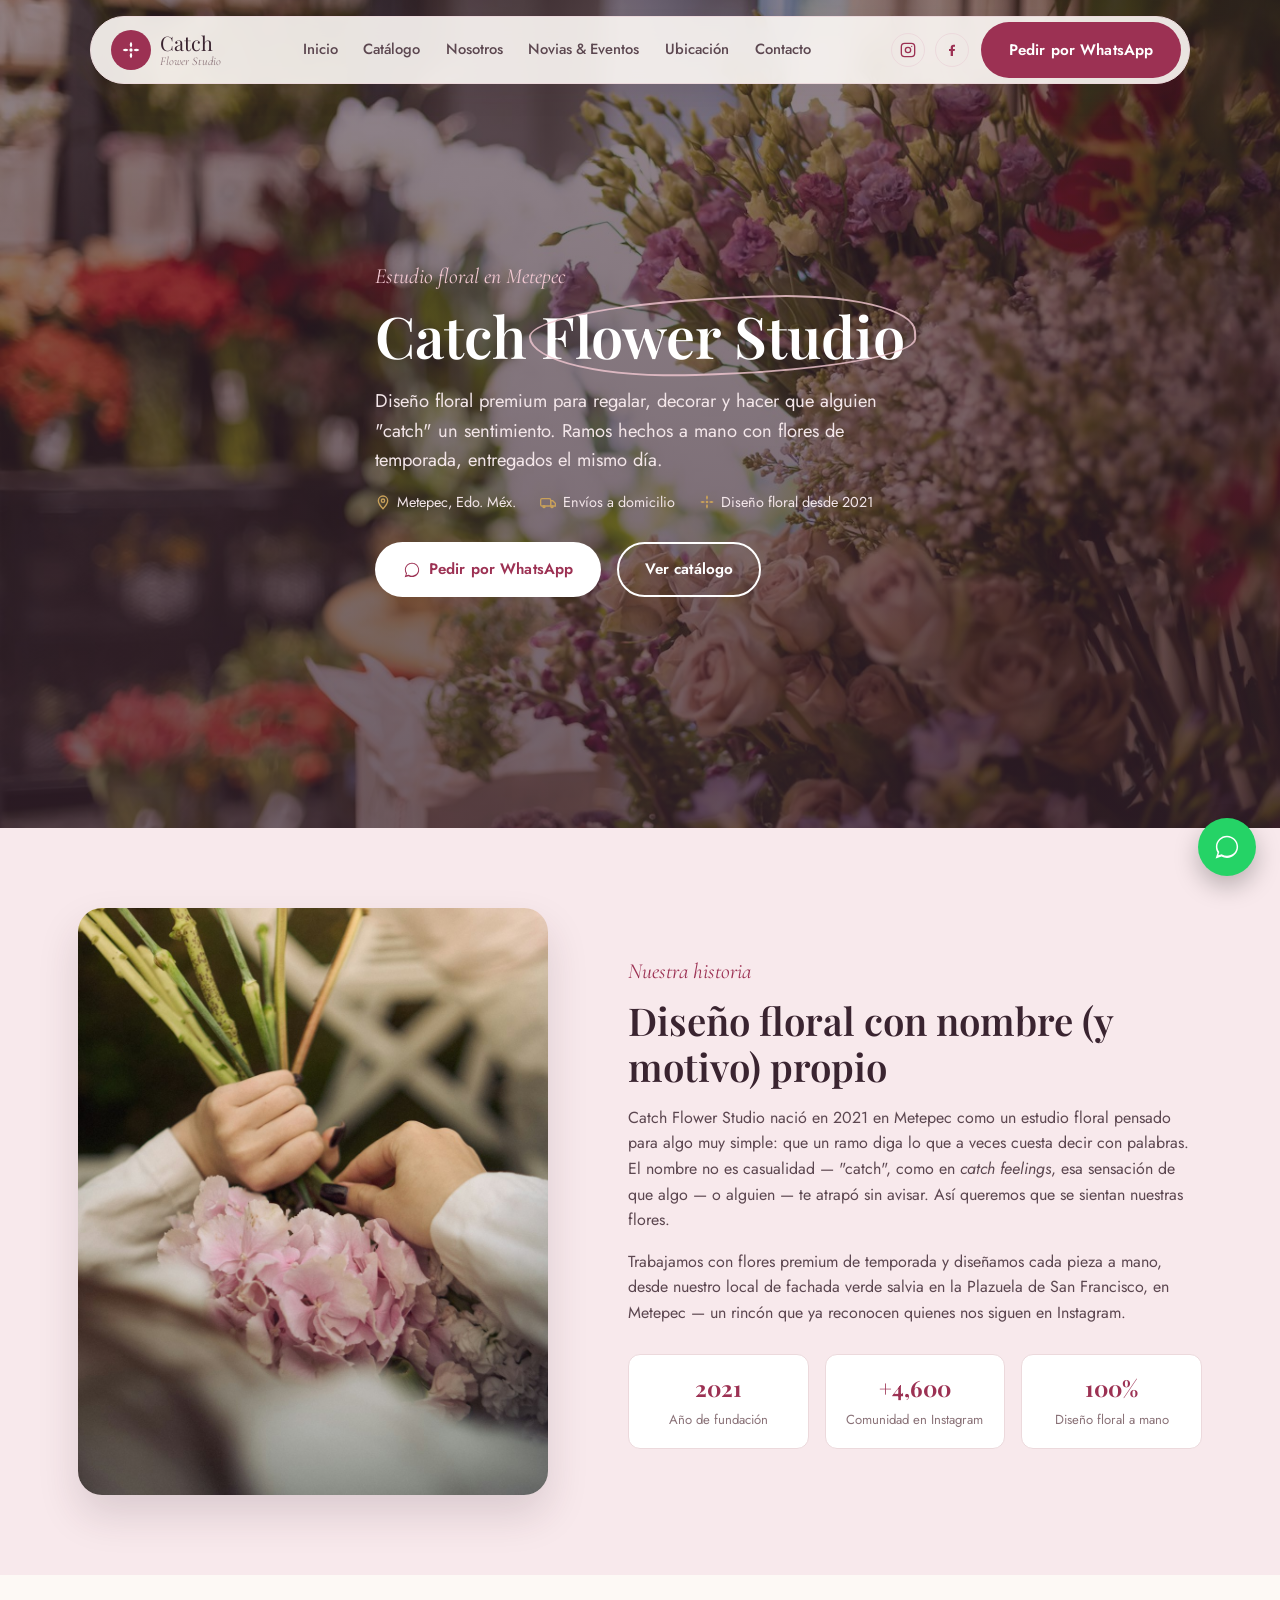
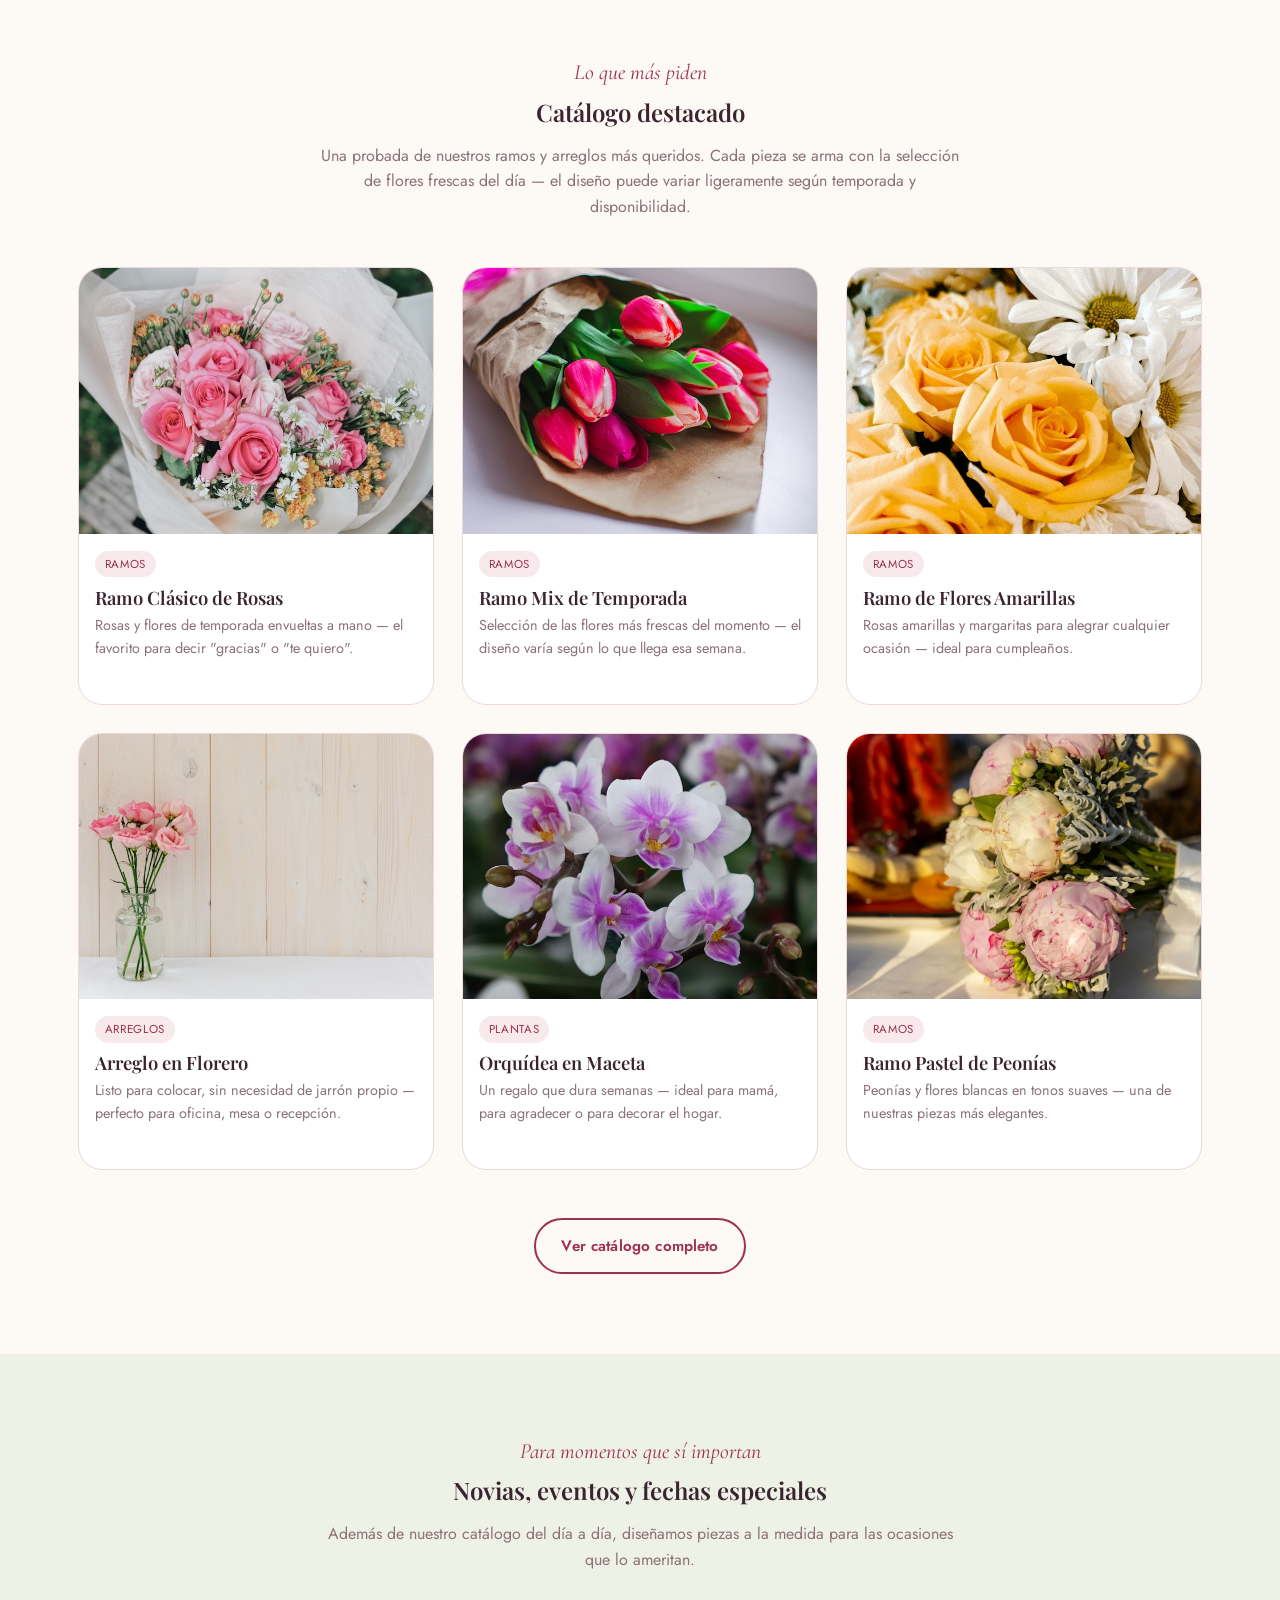
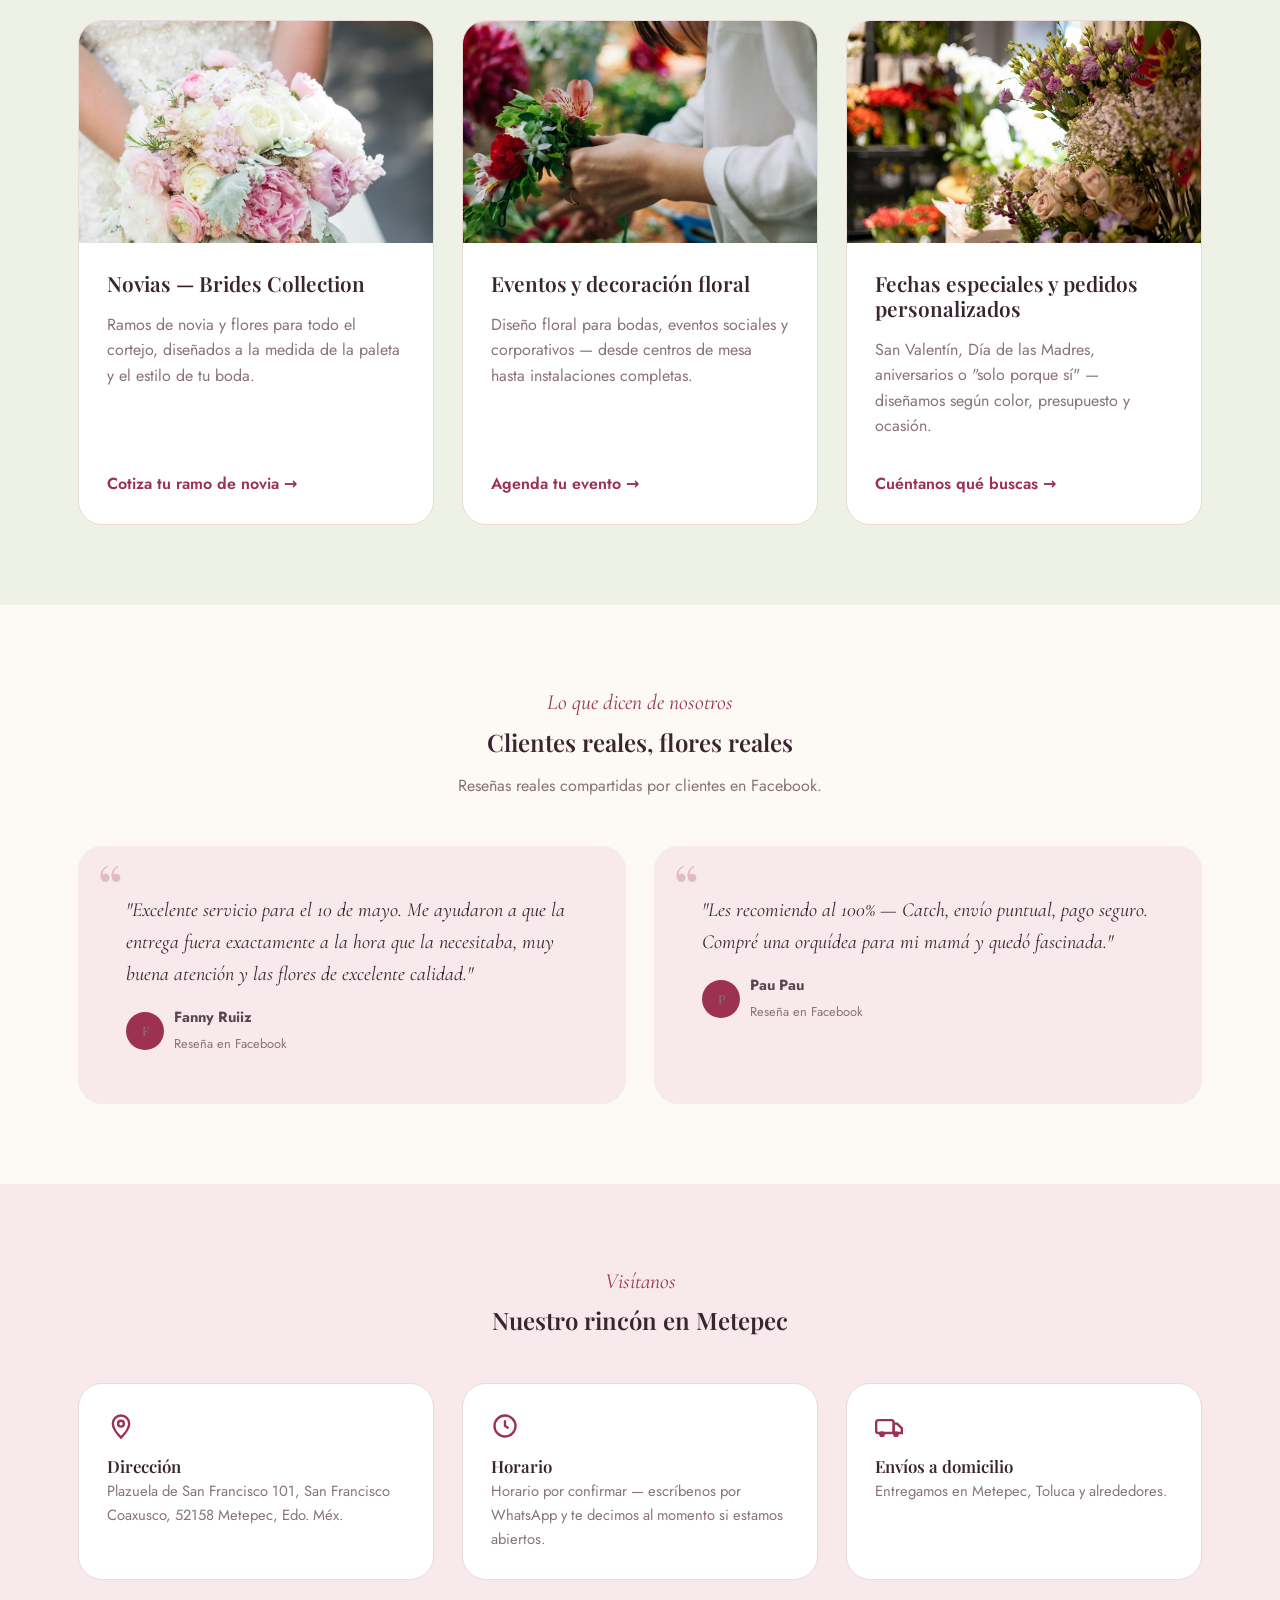
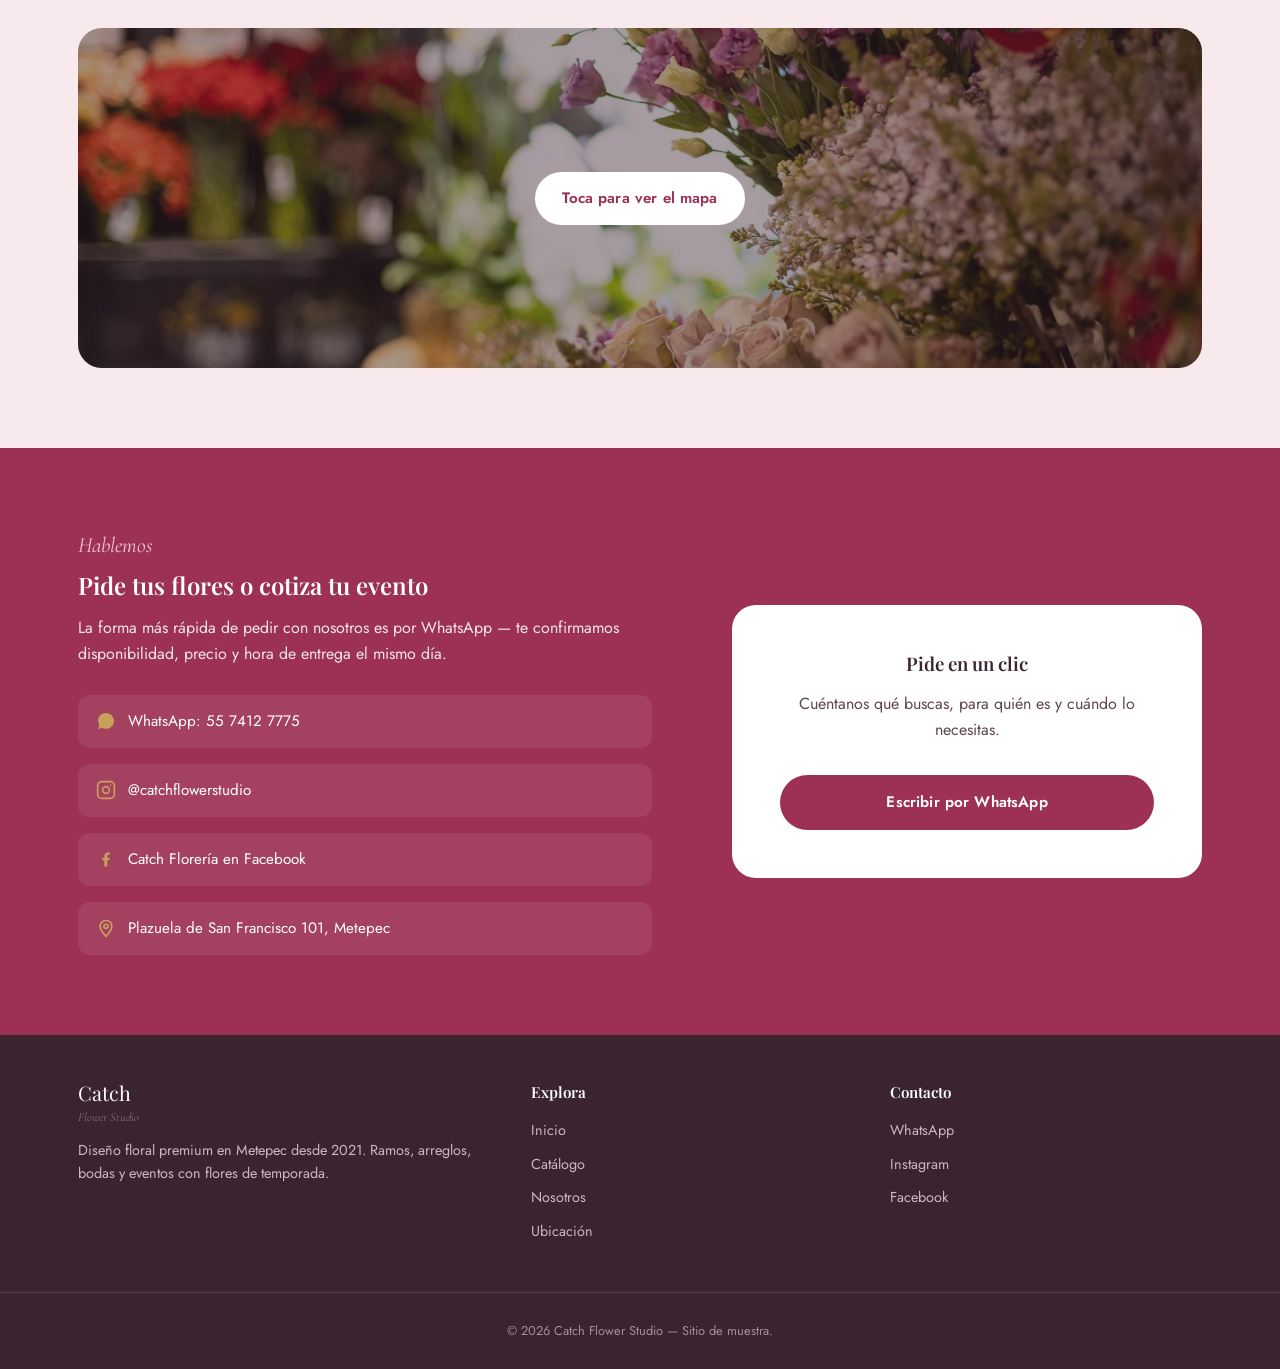
==== index.html @ 6ced2c9b "Demo página web - Catch Flower Studio Landing page de muestra para Catch Flower Studio (florería en " ====
<!DOCTYPE html>
<html lang="es-MX">
<head>
<meta charset="UTF-8">
<meta name="viewport" content="width=device-width, initial-scale=1.0">
<title>Catch Flower Studio — Diseño floral premium en Metepec</title>

<link rel="preconnect" href="https://fonts.googleapis.com">
<link rel="preconnect" href="https://fonts.gstatic.com" crossorigin>
<link href="https://fonts.googleapis.com/css2?family=Playfair+Display:wght@500;600;700&family=Cormorant+Garamond:ital@1&family=Jost:wght@400;500;600;700&display=swap" rel="stylesheet">

<meta name="description" content="Catch Flower Studio — diseño floral premium en Metepec desde 2021. Ramos, arreglos, bodas y eventos con flores de temporada. Envíos a domicilio en Metepec, Toluca y alrededores. Pide por WhatsApp.">

<link rel="canonical" href="https://catchflowerstudio.a01771796.workers.dev/">

<meta property="og:type" content="website">
<meta property="og:site_name" content="Catch Flower Studio">
<meta property="og:title" content="Catch Flower Studio — Diseño floral premium en Metepec">
<meta property="og:description" content="Ramos, arreglos, bodas y eventos con flores de temporada. Envíos a domicilio en Metepec, Toluca y alrededores.">
<meta property="og:url" content="https://catchflowerstudio.a01771796.workers.dev/">
<meta property="og:image" content="https://catchflowerstudio.a01771796.workers.dev/images/hero-shop.jpg">
<meta property="og:image:type" content="image/jpeg">
<meta property="og:locale" content="es_MX">

<meta name="twitter:card" content="summary_large_image">
<meta name="twitter:title" content="Catch Flower Studio — Diseño floral premium en Metepec">
<meta name="twitter:description" content="Ramos, arreglos, bodas y eventos con flores de temporada en Metepec.">
<meta name="twitter:image" content="https://catchflowerstudio.a01771796.workers.dev/images/hero-shop.jpg">

<link rel="icon" type="image/svg+xml" href="favicon.svg">
<link rel="stylesheet" href="style.css">

<script type="application/ld+json">
{
  "@context": "https://schema.org",
  "@type": "Florist",
  "name": "Catch Flower Studio",
  "alternateName": "Catch Florería",
  "image": "https://catchflowerstudio.a01771796.workers.dev/images/hero-shop.jpg",
  "url": "https://catchflowerstudio.a01771796.workers.dev/",
  "priceRange": "$$",
  "address": {
    "@type": "PostalAddress",
    "streetAddress": "Plazuela de San Francisco 101, San Francisco Coaxusco",
    "addressLocality": "Metepec",
    "addressRegion": "Estado de México",
    "postalCode": "52158",
    "addressCountry": "MX"
  },
  "geo": {
    "@type": "GeoCoordinates",
    "latitude": 19.268657,
    "longitude": -99.6273713
  },
  "telephone": "+52 55 7412 7775",
  "sameAs": [
    "https://www.instagram.com/catchflowerstudio/",
    "https://www.facebook.com/catchfloreria/"
  ]
}
</script>
</head>
<body>

<!-- ============ HEADER ============ -->
<header class="site-header">
  <div class="header-inner">
    <a href="#top" class="brand">
      <span class="brand-badge" aria-hidden="true">
        <svg viewBox="0 0 24 24" fill="#ffffff"><circle cx="12" cy="12" r="2"/><path d="M12 2c-2 2-2 5 0 7 2-2 2-5 0-7zM12 22c2-2 2-5 0-7-2 2-2 5 0 7zM2 12c2-2 5-2 7 0-2 2-5 2-7 0zM22 12c-2-2-5-2-7 0 2 2 5 2 7 0z"/></svg>
      </span>
      <span class="brand-name">Catch<small>Flower Studio</small></span>
    </a>

    <nav class="main-nav" id="main-nav">
      <a href="#top">Inicio</a>
      <a href="#catalogo">Catálogo</a>
      <a href="#nosotros">Nosotros</a>
      <a href="#servicios">Novias &amp; Eventos</a>
      <a href="#ubicacion">Ubicación</a>
      <a href="#contacto">Contacto</a>
    </nav>

    <div class="header-actions">
      <div class="social-inline">
        <a href="https://www.instagram.com/catchflowerstudio/" target="_blank" rel="noopener" aria-label="Instagram de Catch Flower Studio">
          <svg viewBox="0 0 24 24" fill="none" stroke="currentColor" stroke-width="2"><rect x="2" y="2" width="20" height="20" rx="5"/><circle cx="12" cy="12" r="4"/><circle cx="17.5" cy="6.5" r="1" fill="currentColor" stroke="none"/></svg>
        </a>
        <a href="https://www.facebook.com/catchfloreria/" target="_blank" rel="noopener" aria-label="Facebook de Catch Florería">
          <svg viewBox="0 0 24 24" fill="currentColor"><path d="M13.5 21v-7.5H16l.5-3H13.5V8.5c0-.9.3-1.5 1.6-1.5H16.5V4.3c-.3 0-1.3-.1-2.4-.1-2.4 0-4 1.5-4 4.2V10.5H7.5v3H10V21h3.5z"/></svg>
        </a>
      </div>
      <a class="btn btn-primary" href="https://wa.me/525574127775?text=Hola%20Catch%20Flower%20Studio%2C%20me%20gustar%C3%ADa%20pedir%20un%20arreglo%20floral%20%F0%9F%8C%B7" target="_blank" rel="noopener">
        Pedir por WhatsApp
      </a>
      <button class="nav-toggle" id="nav-toggle" aria-expanded="false" aria-controls="main-nav" aria-label="Abrir menú">
        <span></span>
      </button>
    </div>
  </div>
</header>

<!-- ============ HERO ============ -->
<section class="hero" id="top">
  <div class="hero-bg" role="img" aria-label="Interior del estudio floral Catch, con cubetas de flores frescas de temporada"></div>
  <div class="container hero-content">
    <span class="eyebrow">Estudio floral en Metepec</span>
    <h1>Catch <span class="doodle-word">Flower Studio</span></h1>
    <p class="lead">Diseño floral premium para regalar, decorar y hacer que alguien "catch" un sentimiento. Ramos hechos a mano con flores de temporada, entregados el mismo día.</p>
    <div class="hero-meta">
      <span>
        <svg viewBox="0 0 24 24" fill="none" stroke="currentColor" stroke-width="2"><path d="M12 22s7-7.3 7-12a7 7 0 1 0-14 0c0 4.7 7 12 7 12z"/><circle cx="12" cy="10" r="2.5"/></svg>
        Metepec, Edo. Méx.
      </span>
      <span>
        <svg viewBox="0 0 24 24" fill="none" stroke="currentColor" stroke-width="2"><rect x="1" y="7" width="15" height="11" rx="2"/><path d="M16 10h3l4 4v4h-7z"/><circle cx="6" cy="19" r="1.5" fill="currentColor"/><circle cx="18" cy="19" r="1.5" fill="currentColor"/></svg>
        Envíos a domicilio
      </span>
      <span>
        <svg viewBox="0 0 24 24" fill="currentColor"><circle cx="12" cy="12" r="2"/><path d="M12 2c-2 2-2 5 0 7 2-2 2-5 0-7zM12 22c2-2 2-5 0-7-2 2-2 5 0 7zM2 12c2-2 5-2 7 0-2 2-5 2-7 0zM22 12c-2-2-5-2-7 0 2 2 5 2 7 0z"/></svg>
        Diseño floral desde 2021
      </span>
    </div>
    <div class="hero-actions">
      <a class="btn btn-light" href="https://wa.me/525574127775?text=Hola%20Catch%20Flower%20Studio%2C%20me%20gustar%C3%ADa%20pedir%20un%20arreglo%20floral%20%F0%9F%8C%B7" target="_blank" rel="noopener">
        <svg viewBox="0 0 32 32" fill="currentColor"><path d="M16 3C9 3 3.3 8.7 3.3 15.7c0 2.5.7 4.8 1.9 6.8L3 29l6.7-2.1c1.9 1 4 1.6 6.3 1.6 7 0 12.7-5.7 12.7-12.7C28.7 8.7 23 3 16 3zm0 23c-2 0-3.9-.5-5.6-1.5l-.4-.2-4 1.2 1.2-3.9-.3-.4C5.8 19.6 5 17.7 5 15.7 5 9.7 9.9 4.8 16 4.8s11 4.9 11 10.9S22.1 26 16 26z"/></svg>
        Pedir por WhatsApp
      </a>
      <a class="btn btn-outline" style="border-color:#fff;color:#fff" href="#catalogo">Ver catálogo</a>
    </div>
  </div>
</section>

<!-- ============ SOBRE NOSOTROS ============ -->
<section class="about" id="nosotros">
  <div class="container about-grid">
    <div class="about-card">
      <img src="images/sobre-nosotros.jpg" alt="Manos preparando un ramo de hortensias rosas en el taller de Catch Flower Studio" loading="lazy">
    </div>
    <div class="about-text">
      <span class="eyebrow">Nuestra historia</span>
      <h2>Diseño floral con nombre (y motivo) propio</h2>
      <p>Catch Flower Studio nació en 2021 en Metepec como un estudio floral pensado para algo muy simple: que un ramo diga lo que a veces cuesta decir con palabras. El nombre no es casualidad — "catch", como en <em>catch feelings</em>, esa sensación de que algo — o alguien — te atrapó sin avisar. Así queremos que se sientan nuestras flores.</p>
      <p>Trabajamos con flores premium de temporada y diseñamos cada pieza a mano, desde nuestro local de fachada verde salvia en la Plazuela de San Francisco, en Metepec — un rincón que ya reconocen quienes nos siguen en Instagram.</p>
      <!-- PENDIENTE: sumar anécdota o dato del equipo fundador para reforzar aún más la voz real de la marca -->
      <div class="about-facts">
        <div class="about-fact">
          <strong>2021</strong>
          <span>Año de fundación</span>
        </div>
        <div class="about-fact">
          <strong>+4,600</strong>
          <span>Comunidad en Instagram</span>
        </div>
        <div class="about-fact">
          <strong>100%</strong>
          <span>Diseño floral a mano</span>
        </div>
      </div>
    </div>
  </div>
</section>

<!-- ============ CATÁLOGO DESTACADO ============ -->
<section id="catalogo">
  <div class="container">
    <div class="section-head">
      <span class="eyebrow">Lo que más piden</span>
      <h2>Catálogo destacado</h2>
      <p>Una probada de nuestros ramos y arreglos más queridos. Cada pieza se arma con la selección de flores frescas del día — el diseño puede variar ligeramente según temporada y disponibilidad.</p>
    </div>

    <!-- PENDIENTE: reemplazar por fotografía real de producto y agregar precios. El sitio anterior (catchfloreria.com) listaba, entre otros, "Ramo de flores amarillas", "Flowers Box" y "Ramo Mix de Flores" — retomar esas piezas y fotos originales cuando estén disponibles. -->
    <div class="catalog-grid">
      <article class="catalog-card">
        <img src="images/ramo-rosas.jpg" alt="Ramo clásico de rosas rosas envuelto en papel kraft" loading="lazy">
        <div class="catalog-card-body">
          <span class="catalog-tag">Ramos</span>
          <h3>Ramo Clásico de Rosas</h3>
          <p>Rosas y flores de temporada envueltas a mano — el favorito para decir "gracias" o "te quiero".</p>
        </div>
      </article>

      <article class="catalog-card">
        <img src="images/ramo-mix-temporada.jpg" alt="Ramo mix de tulipanes rosas de temporada" loading="lazy">
        <div class="catalog-card-body">
          <span class="catalog-tag">Ramos</span>
          <h3>Ramo Mix de Temporada</h3>
          <p>Selección de las flores más frescas del momento — el diseño varía según lo que llega esa semana.</p>
        </div>
      </article>

      <article class="catalog-card">
        <img src="images/ramo-amarillo.jpg" alt="Ramo de rosas amarillas y margaritas blancas" loading="lazy">
        <div class="catalog-card-body">
          <span class="catalog-tag">Ramos</span>
          <h3>Ramo de Flores Amarillas</h3>
          <p>Rosas amarillas y margaritas para alegrar cualquier ocasión — ideal para cumpleaños.</p>
        </div>
      </article>

      <article class="catalog-card">
        <img src="images/arreglo-florero.jpg" alt="Arreglo floral en florero de vidrio con flores rosas" loading="lazy">
        <div class="catalog-card-body">
          <span class="catalog-tag">Arreglos</span>
          <h3>Arreglo en Florero</h3>
          <p>Listo para colocar, sin necesidad de jarrón propio — perfecto para oficina, mesa o recepción.</p>
        </div>
      </article>

      <article class="catalog-card">
        <img src="images/orquidea.jpg" alt="Orquídea rosa y blanca en maceta" loading="lazy">
        <div class="catalog-card-body">
          <span class="catalog-tag">Plantas</span>
          <h3>Orquídea en Maceta</h3>
          <p>Un regalo que dura semanas — ideal para mamá, para agradecer o para decorar el hogar.</p>
        </div>
      </article>

      <article class="catalog-card">
        <img src="images/ramo-peonias.jpg" alt="Ramo pastel de peonías rosas y blancas" loading="lazy">
        <div class="catalog-card-body">
          <span class="catalog-tag">Ramos</span>
          <h3>Ramo Pastel de Peonías</h3>
          <p>Peonías y flores blancas en tonos suaves — una de nuestras piezas más elegantes.</p>
        </div>
      </article>
    </div>

    <div class="catalog-cta">
      <a class="btn btn-outline" href="catalogo.html">Ver catálogo completo</a>
    </div>
  </div>
</section>

<!-- ============ SERVICIOS ESPECIALES ============ -->
<section class="services" id="servicios">
  <div class="container">
    <div class="section-head">
      <span class="eyebrow">Para momentos que sí importan</span>
      <h2>Novias, eventos y fechas especiales</h2>
      <p>Además de nuestro catálogo del día a día, diseñamos piezas a la medida para las ocasiones que lo ameritan.</p>
    </div>

    <div class="services-grid">
      <article class="service-card">
        <img src="images/novias.jpg" alt="Novia sosteniendo un ramo de flores rosas y blancas" loading="lazy">
        <div class="service-card-body">
          <h3>Novias — Brides Collection</h3>
          <p>Ramos de novia y flores para todo el cortejo, diseñados a la medida de la paleta y el estilo de tu boda.</p>
          <a href="https://wa.me/525574127775?text=Hola%2C%20me%20gustar%C3%ADa%20cotizar%20un%20ramo%20de%20novia" target="_blank" rel="noopener">Cotiza tu ramo de novia →</a>
        </div>
      </article>

      <article class="service-card">
        <img src="images/eventos.jpg" alt="Florista preparando un arreglo floral para un evento" loading="lazy">
        <div class="service-card-body">
          <h3>Eventos y decoración floral</h3>
          <p>Diseño floral para bodas, eventos sociales y corporativos — desde centros de mesa hasta instalaciones completas.</p>
          <a href="https://wa.me/525574127775?text=Hola%2C%20quiero%20cotizar%20decoraci%C3%B3n%20floral%20para%20un%20evento" target="_blank" rel="noopener">Agenda tu evento →</a>
        </div>
      </article>

      <article class="service-card">
        <img src="images/hero-shop.jpg" alt="Interior del estudio floral con flores de temporada" loading="lazy">
        <div class="service-card-body">
          <h3>Fechas especiales y pedidos personalizados</h3>
          <p>San Valentín, Día de las Madres, aniversarios o "solo porque sí" — diseñamos según color, presupuesto y ocasión.</p>
          <a href="https://wa.me/525574127775?text=Hola%2C%20quiero%20un%20arreglo%20personalizado" target="_blank" rel="noopener">Cuéntanos qué buscas →</a>
        </div>
      </article>
    </div>
  </div>
</section>

<!-- ============ TESTIMONIOS ============ -->
<section id="testimonios">
  <div class="container">
    <div class="section-head">
      <span class="eyebrow">Lo que dicen de nosotros</span>
      <h2>Clientes reales, flores reales</h2>
      <p>Reseñas reales compartidas por clientes en Facebook.</p>
    </div>
    <div class="testimonials-grid">
      <div class="testimonial-card">
        <p class="quote">"Excelente servicio para el 10 de mayo. Me ayudaron a que la entrega fuera exactamente a la hora que la necesitaba, muy buena atención y las flores de excelente calidad."</p>
        <div class="testimonial-author">
          <span class="testimonial-avatar">F</span>
          <div>
            <strong>Fanny Ruiiz</strong>
            <span>Reseña en Facebook</span>
          </div>
        </div>
      </div>
      <div class="testimonial-card">
        <p class="quote">"Les recomiendo al 100% — Catch, envío puntual, pago seguro. Compré una orquídea para mi mamá y quedó fascinada."</p>
        <div class="testimonial-author">
          <span class="testimonial-avatar">P</span>
          <div>
            <strong>Pau Pau</strong>
            <span>Reseña en Facebook</span>
          </div>
        </div>
      </div>
    </div>
  </div>
</section>

<!-- ============ UBICACIÓN ============ -->
<section class="about" id="ubicacion">
  <div class="container">
    <div class="section-head">
      <span class="eyebrow">Visítanos</span>
      <h2>Nuestro rincón en Metepec</h2>
    </div>

    <div class="location-grid">
      <div class="location-card">
        <svg viewBox="0 0 24 24" fill="none" stroke="currentColor" stroke-width="2"><path d="M12 22s7-7.3 7-12a7 7 0 1 0-14 0c0 4.7 7 12 7 12z"/><circle cx="12" cy="10" r="2.5"/></svg>
        <h3>Dirección</h3>
        <p>Plazuela de San Francisco 101, San Francisco Coaxusco, 52158 Metepec, Edo. Méx.</p>
      </div>
      <div class="location-card">
        <svg viewBox="0 0 24 24" fill="none" stroke="currentColor" stroke-width="2"><circle cx="12" cy="12" r="9"/><path d="M12 7v5l3 2"/></svg>
        <h3>Horario</h3>
        <!-- PENDIENTE: confirmar horario real de atención en tienda -->
        <p>Horario por confirmar — escríbenos por WhatsApp y te decimos al momento si estamos abiertos.</p>
      </div>
      <div class="location-card">
        <svg viewBox="0 0 24 24" fill="none" stroke="currentColor" stroke-width="2"><rect x="1" y="7" width="15" height="11" rx="2"/><path d="M16 10h3l4 4v4h-7z"/><circle cx="6" cy="19" r="1.5" fill="currentColor"/><circle cx="18" cy="19" r="1.5" fill="currentColor"/></svg>
        <h3>Envíos a domicilio</h3>
        <p>Entregamos en Metepec, Toluca y alrededores.</p>
      </div>
    </div>

    <div class="map-placeholder" id="map-placeholder">
      <button type="button" class="btn btn-light map-trigger" id="map-trigger">
        Toca para ver el mapa
      </button>
    </div>
  </div>
</section>

<!-- ============ CONTACTO ============ -->
<section class="contact" id="contacto">
  <div class="container contact-grid">
    <div>
      <span class="eyebrow">Hablemos</span>
      <h2>Pide tus flores o cotiza tu evento</h2>
      <p class="lead">La forma más rápida de pedir con nosotros es por WhatsApp — te confirmamos disponibilidad, precio y hora de entrega el mismo día.</p>
      <div class="contact-list">
        <div class="contact-item">
          <svg viewBox="0 0 32 32" fill="currentColor"><path d="M16 3C9 3 3.3 8.7 3.3 15.7c0 2.5.7 4.8 1.9 6.8L3 29l6.7-2.1c1.9 1 4 1.6 6.3 1.6 7 0 12.7-5.7 12.7-12.7C28.7 8.7 23 3 16 3z"/></svg>
          <a href="https://wa.me/525574127775" target="_blank" rel="noopener">WhatsApp: 55 7412 7775</a>
        </div>
        <div class="contact-item">
          <svg viewBox="0 0 24 24" fill="none" stroke="currentColor" stroke-width="2"><rect x="2" y="2" width="20" height="20" rx="5"/><circle cx="12" cy="12" r="4"/><circle cx="17.5" cy="6.5" r="1" fill="currentColor" stroke="none"/></svg>
          <a href="https://www.instagram.com/catchflowerstudio/" target="_blank" rel="noopener">@catchflowerstudio</a>
        </div>
        <div class="contact-item">
          <svg viewBox="0 0 24 24" fill="currentColor"><path d="M13.5 21v-7.5H16l.5-3H13.5V8.5c0-.9.3-1.5 1.6-1.5H16.5V4.3c-.3 0-1.3-.1-2.4-.1-2.4 0-4 1.5-4 4.2V10.5H7.5v3H10V21h3.5z"/></svg>
          <a href="https://www.facebook.com/catchfloreria/" target="_blank" rel="noopener">Catch Florería en Facebook</a>
        </div>
        <div class="contact-item">
          <svg viewBox="0 0 24 24" fill="none" stroke="currentColor" stroke-width="2"><path d="M12 22s7-7.3 7-12a7 7 0 1 0-14 0c0 4.7 7 12 7 12z"/><circle cx="12" cy="10" r="2.5"/></svg>
          <span>Plazuela de San Francisco 101, Metepec</span>
        </div>
      </div>
    </div>

    <div class="contact-card">
      <h3>Pide en un clic</h3>
      <p>Cuéntanos qué buscas, para quién es y cuándo lo necesitas.</p>
      <a class="btn btn-primary" href="https://wa.me/525574127775?text=Hola%20Catch%20Flower%20Studio%2C%20me%20gustar%C3%ADa%20pedir%20un%20arreglo%20floral%20%F0%9F%8C%B7" target="_blank" rel="noopener">
        Escribir por WhatsApp
      </a>
    </div>
  </div>
</section>

<!-- ============ FOOTER ============ -->
<footer class="site-footer">
  <div class="container footer-grid">
    <div class="footer-brand">
      <span class="brand-name">Catch<small>Flower Studio</small></span>
      <p>Diseño floral premium en Metepec desde 2021. Ramos, arreglos, bodas y eventos con flores de temporada.</p>
    </div>
    <div class="footer-col">
      <h4>Explora</h4>
      <ul>
        <li><a href="#top">Inicio</a></li>
        <li><a href="#catalogo">Catálogo</a></li>
        <li><a href="#nosotros">Nosotros</a></li>
        <li><a href="#ubicacion">Ubicación</a></li>
      </ul>
    </div>
    <div class="footer-col">
      <h4>Contacto</h4>
      <ul>
        <li><a href="https://wa.me/525574127775" target="_blank" rel="noopener">WhatsApp</a></li>
        <li><a href="https://www.instagram.com/catchflowerstudio/" target="_blank" rel="noopener">Instagram</a></li>
        <li><a href="https://www.facebook.com/catchfloreria/" target="_blank" rel="noopener">Facebook</a></li>
      </ul>
    </div>
  </div>
  <div class="footer-bottom">
    <!-- PENDIENTE: confirmar dominio final antes de publicar -->
    © 2026 Catch Flower Studio — Sitio de muestra.
  </div>
</footer>

<a class="whatsapp-float" href="https://wa.me/525574127775?text=Hola%20Catch%20Flower%20Studio%2C%20me%20gustar%C3%ADa%20pedir%20un%20arreglo%20floral%20%F0%9F%8C%B7" target="_blank" rel="noopener" aria-label="Pedir por WhatsApp">
  <svg viewBox="0 0 32 32" fill="currentColor"><path d="M16 3C9 3 3.3 8.7 3.3 15.7c0 2.5.7 4.8 1.9 6.8L3 29l6.7-2.1c1.9 1 4 1.6 6.3 1.6 7 0 12.7-5.7 12.7-12.7C28.7 8.7 23 3 16 3zm0 23c-2 0-3.9-.5-5.6-1.5l-.4-.2-4 1.2 1.2-3.9-.3-.4C5.8 19.6 5 17.7 5 15.7 5 9.7 9.9 4.8 16 4.8s11 4.9 11 10.9S22.1 26 16 26z"/></svg>
</a>

<script src="script.js"></script>
</body>
</html>
---- style.css ----
/* ============================================================
   Design tokens — adaptados de assets/tokens.css (skill
   landing-negocio-general) a la identidad real de Catch Flower
   Studio: rojo vino del logo, verde salvia de la fachada,
   rosa empolvado de sus fotos de producto.
   ============================================================ */
:root {
  /* Color */
  --color-bg: #fdf9f5;
  --color-panel: #f8e9ec;
  --color-panel-alt: #eef1e6;
  --color-footer: #3a2430;
  --color-border: #ecd9dc;
  --color-heading: #3a2430;
  --color-text: #5c4750;
  --color-text-soft: #8a7278;
  --color-white: #ffffff;
  --color-primary: #9c3153;
  --color-primary-dark: #7c2340;
  --color-accent-green: #a9c0a0;
  --color-gold: #c9a15a;

  /* Tipografía */
  --font-display: "Playfair Display", Georgia, serif;
  --font-script: "Cormorant Garamond", Georgia, serif;
  --font-body: "Jost", system-ui, sans-serif;

  /* Espaciado */
  --space-xs: 0.5rem;
  --space-sm: 1rem;
  --space-md: 1.75rem;
  --space-lg: 3rem;
  --space-xl: 5rem;

  /* Layout */
  --content-max: 1180px;
  --radius: 12px;
  --radius-lg: 24px;
  --transition: 0.25s ease;

  /* Header flotante tipo "pill" */
  --header-gap: 1rem;
  --header-height: 68px;
  --header-clearance: calc(var(--header-height) + var(--header-gap) * 2 + 0.5rem);
}

/* ============================================================
   Reset base
   ============================================================ */
* { box-sizing: border-box; }
html { scroll-behavior: smooth; }
body {
  margin: 0;
  background: var(--color-bg);
  color: var(--color-text);
  font-family: var(--font-body);
  font-size: 16px;
  line-height: 1.6;
  -webkit-font-smoothing: antialiased;
}
img { max-width: 100%; display: block; }
a { color: inherit; text-decoration: none; }
ul { margin: 0; padding: 0; list-style: none; }
h1, h2, h3, h4 {
  font-family: var(--font-display);
  color: var(--color-heading);
  margin: 0 0 var(--space-sm);
  line-height: 1.2;
  font-weight: 600;
}
p { margin: 0 0 var(--space-sm); }
.container {
  max-width: var(--content-max);
  margin: 0 auto;
  padding: 0 var(--space-md);
}
section { padding: var(--space-xl) 0; }
.eyebrow {
  display: inline-block;
  font-family: var(--font-script);
  font-style: italic;
  font-size: 1.35rem;
  color: var(--color-primary);
  margin-bottom: var(--space-xs);
}
.section-head { text-align: center; max-width: 640px; margin: 0 auto var(--space-lg); }
.section-head p { color: var(--color-text-soft); }

/* Palabra circulada a mano — acento tipográfico */
.doodle-word {
  position: relative;
  display: inline-block;
  white-space: nowrap;
}
.doodle-word::before {
  content: "";
  position: absolute;
  inset: -0.08em -0.2em;
  border: 2px solid var(--color-primary);
  border-radius: 60% 40% 55% 45% / 45% 55% 40% 60%;
  transform: rotate(-2deg);
  pointer-events: none;
  opacity: 0.6;
}

/* ============================================================
   Botones
   ============================================================ */
.btn {
  display: inline-flex;
  align-items: center;
  gap: 0.5rem;
  padding: 0.85rem 1.6rem;
  border-radius: 999px;
  font-family: var(--font-body);
  font-weight: 600;
  font-size: 0.95rem;
  letter-spacing: 0.01em;
  border: 2px solid transparent;
  cursor: pointer;
  transition: transform var(--transition), box-shadow var(--transition), background var(--transition);
}
.btn-primary {
  background: var(--color-primary);
  color: var(--color-white);
}
.btn-primary:hover { background: var(--color-primary-dark); transform: translateY(-1px); }
.btn-outline {
  background: transparent;
  border-color: var(--color-primary);
  color: var(--color-primary);
}
.btn-outline:hover { background: var(--color-primary); color: var(--color-white); }
.btn-light {
  background: var(--color-white);
  color: var(--color-primary);
}
.btn-light:hover { transform: translateY(-1px); box-shadow: 0 8px 20px rgba(0,0,0,0.15); }
.btn svg { width: 18px; height: 18px; flex-shrink: 0; }

/* ============================================================
   Header flotante "pill"
   ============================================================ */
.site-header {
  position: fixed;
  top: var(--header-gap);
  left: 50%;
  transform: translateX(-50%);
  width: calc(100% - 2rem);
  max-width: 1100px;
  height: var(--header-height);
  background: rgba(253, 249, 245, 0.9);
  backdrop-filter: blur(10px);
  border: 1px solid var(--color-border);
  border-radius: 999px;
  z-index: 1000;
  box-shadow: 0 8px 30px rgba(58, 36, 48, 0.08);
}
.site-header .header-inner {
  height: 100%;
  display: flex;
  align-items: center;
  justify-content: space-between;
  padding: 0 0.5rem 0 1.25rem;
}
.brand {
  display: flex;
  align-items: center;
  gap: 0.6rem;
  flex-shrink: 0;
}
.brand-badge {
  width: 40px;
  height: 40px;
  border-radius: 50%;
  background: var(--color-primary);
  display: flex;
  align-items: center;
  justify-content: center;
  flex-shrink: 0;
}
.brand-badge svg { width: 20px; height: 20px; }
.brand-name {
  font-family: var(--font-display);
  font-size: 1.25rem;
  color: var(--color-heading);
  line-height: 1;
}
.brand-name small {
  display: block;
  font-family: var(--font-script);
  font-style: italic;
  font-size: 0.75rem;
  color: var(--color-text-soft);
  font-weight: 400;
  margin-top: 2px;
}

.main-nav {
  display: flex;
  align-items: center;
  gap: 1.6rem;
}
.main-nav a {
  font-size: 0.92rem;
  font-weight: 500;
  color: var(--color-text);
  transition: color var(--transition);
}
.main-nav a:hover { color: var(--color-primary); }

.header-actions { display: flex; align-items: center; gap: 0.75rem; }
.social-inline { display: flex; gap: 0.6rem; }
.social-inline a {
  width: 34px;
  height: 34px;
  border-radius: 50%;
  border: 1px solid var(--color-border);
  display: flex;
  align-items: center;
  justify-content: center;
  transition: background var(--transition), border-color var(--transition);
}
.social-inline a:hover { background: var(--color-panel); border-color: var(--color-primary); }
.social-inline svg { width: 16px; height: 16px; color: var(--color-primary); }

.nav-toggle {
  display: none;
  width: 40px;
  height: 40px;
  border-radius: 50%;
  border: 1px solid var(--color-border);
  background: transparent;
  align-items: center;
  justify-content: center;
  cursor: pointer;
  flex-shrink: 0;
}
.nav-toggle span,
.nav-toggle span::before,
.nav-toggle span::after {
  display: block;
  width: 18px;
  height: 2px;
  background: var(--color-heading);
  position: relative;
  transition: transform var(--transition), opacity var(--transition);
}
.nav-toggle span::before,
.nav-toggle span::after { content: ""; position: absolute; left: 0; }
.nav-toggle span::before { top: -6px; }
.nav-toggle span::after { top: 6px; }
.nav-toggle[aria-expanded="true"] span { background: transparent; }
.nav-toggle[aria-expanded="true"] span::before { transform: rotate(45deg); top: 0; }
.nav-toggle[aria-expanded="true"] span::after { transform: rotate(-45deg); top: 0; }

/* ============================================================
   Hero
   ============================================================ */
.hero {
  position: relative;
  min-height: 92vh;
  display: flex;
  align-items: center;
  padding-top: var(--header-clearance);
  overflow: hidden;
}
.hero-bg {
  position: absolute;
  inset: 0;
  background: url("images/hero-shop.jpg") center 30% / cover no-repeat;
}
.hero-bg::after {
  content: "";
  position: absolute;
  inset: 0;
  background: linear-gradient(180deg, rgba(58,36,48,0.55) 0%, rgba(58,36,48,0.72) 100%);
}
.hero-content {
  position: relative;
  z-index: 2;
  max-width: 640px;
  color: var(--color-white);
}
.hero-content .eyebrow { color: #f3c9d3; }
.hero-content h1 {
  color: var(--color-white);
  font-size: clamp(2.4rem, 5vw, 3.6rem);
  margin-bottom: var(--space-sm);
}
.hero-content .doodle-word::before { border-color: #f3c9d3; opacity: 0.8; }
.hero-content p.lead {
  font-size: 1.15rem;
  color: #f3e6e9;
  max-width: 520px;
}
.hero-meta {
  display: flex;
  flex-wrap: wrap;
  gap: 0.5rem 1.5rem;
  margin: var(--space-sm) 0 var(--space-md);
  font-size: 0.9rem;
  color: #f3e6e9;
}
.hero-meta span { display: flex; align-items: center; gap: 0.4rem; }
.hero-meta svg { width: 16px; height: 16px; color: var(--color-gold); }
.hero-actions { display: flex; flex-wrap: wrap; gap: 1rem; }

/* ============================================================
   Sobre nosotros
   ============================================================ */
.about {
  background: var(--color-panel);
}
.about-grid {
  display: grid;
  grid-template-columns: 0.9fr 1.1fr;
  gap: var(--space-xl);
  align-items: center;
}
.about-card img {
  border-radius: var(--radius-lg);
  width: 100%;
  aspect-ratio: 4/5;
  object-fit: cover;
  box-shadow: 0 20px 40px rgba(58, 36, 48, 0.15);
}
.about-text .eyebrow { display: block; }
.about-text h2 { font-size: clamp(1.8rem, 3vw, 2.4rem); }
.about-facts {
  display: grid;
  grid-template-columns: repeat(3, 1fr);
  gap: var(--space-sm);
  margin-top: var(--space-md);
}
.about-fact {
  background: var(--color-white);
  border-radius: var(--radius);
  padding: var(--space-sm);
  text-align: center;
  border: 1px solid var(--color-border);
}
.about-fact strong {
  display: block;
  font-family: var(--font-display);
  font-size: 1.4rem;
  color: var(--color-primary);
}
.about-fact span { font-size: 0.82rem; color: var(--color-text-soft); }

/* ============================================================
   Catálogo (tarjetas)
   ============================================================ */
.catalog-grid {
  display: grid;
  grid-template-columns: repeat(3, 1fr);
  gap: var(--space-md);
}
.catalog-card {
  background: var(--color-white);
  border-radius: var(--radius-lg);
  overflow: hidden;
  border: 1px solid var(--color-border);
  transition: transform var(--transition), box-shadow var(--transition);
}
.catalog-card:hover { transform: translateY(-4px); box-shadow: 0 16px 32px rgba(58, 36, 48, 0.12); }
.catalog-card img { aspect-ratio: 4/3; object-fit: cover; width: 100%; }
.catalog-card-body { padding: var(--space-sm) var(--space-sm) var(--space-md); }
.catalog-card-body h3 { font-size: 1.15rem; margin-bottom: 0.3rem; }
.catalog-card-body p { font-size: 0.9rem; color: var(--color-text-soft); margin-bottom: var(--space-sm); }
.catalog-tag {
  display: inline-block;
  font-size: 0.72rem;
  text-transform: uppercase;
  letter-spacing: 0.06em;
  color: var(--color-primary);
  background: var(--color-panel);
  padding: 0.25rem 0.6rem;
  border-radius: 999px;
  margin-bottom: 0.6rem;
}
.catalog-cta { text-align: center; margin-top: var(--space-lg); }

/* ============================================================
   Servicios especiales
   ============================================================ */
.services { background: var(--color-panel-alt); }
.services-grid {
  display: grid;
  grid-template-columns: repeat(3, 1fr);
  gap: var(--space-md);
}
.service-card {
  background: var(--color-white);
  border-radius: var(--radius-lg);
  overflow: hidden;
  border: 1px solid var(--color-border);
  display: flex;
  flex-direction: column;
}
.service-card img { aspect-ratio: 16/10; object-fit: cover; width: 100%; }
.service-card-body { padding: var(--space-md); flex: 1; display: flex; flex-direction: column; }
.service-card-body h3 { font-size: 1.3rem; }
.service-card-body p { color: var(--color-text-soft); flex: 1; }
.service-card-body a { margin-top: var(--space-sm); font-weight: 600; color: var(--color-primary); }
.service-card-body a:hover { text-decoration: underline; }

/* ============================================================
   Testimonios
   ============================================================ */
.testimonials-grid {
  display: grid;
  grid-template-columns: repeat(2, 1fr);
  gap: var(--space-md);
}
.testimonial-card {
  background: var(--color-panel);
  border-radius: var(--radius-lg);
  padding: var(--space-lg);
  position: relative;
}
.testimonial-card::before {
  content: "\201C";
  font-family: var(--font-display);
  font-size: 4rem;
  color: var(--color-primary);
  opacity: 0.25;
  position: absolute;
  top: 0.5rem;
  left: 1.2rem;
  line-height: 1;
}
.testimonial-card p.quote {
  font-family: var(--font-script);
  font-style: italic;
  font-size: 1.25rem;
  color: var(--color-heading);
  position: relative;
  z-index: 1;
}
.testimonial-author {
  display: flex;
  align-items: center;
  gap: 0.6rem;
  margin-top: var(--space-sm);
}
.testimonial-avatar {
  width: 38px;
  height: 38px;
  border-radius: 50%;
  background: var(--color-primary);
  color: var(--color-white);
  display: flex;
  align-items: center;
  justify-content: center;
  font-family: var(--font-display);
  font-size: 0.95rem;
}
.testimonial-author strong { display: block; font-size: 0.92rem; }
.testimonial-author span { font-size: 0.8rem; color: var(--color-text-soft); }

/* ============================================================
   Ubicación y mapa
   ============================================================ */
.location-grid {
  display: grid;
  grid-template-columns: repeat(3, 1fr);
  gap: var(--space-md);
  margin-bottom: var(--space-lg);
}
.location-card {
  background: var(--color-white);
  border: 1px solid var(--color-border);
  border-radius: var(--radius-lg);
  padding: var(--space-md);
}
.location-card svg { width: 28px; height: 28px; color: var(--color-primary); margin-bottom: var(--space-xs); }
.location-card h3 { font-size: 1.05rem; margin-bottom: 0.3rem; }
.location-card p { color: var(--color-text-soft); font-size: 0.92rem; margin-bottom: 0; }

.map-placeholder {
  border-radius: var(--radius-lg);
  overflow: hidden;
  height: 340px;
  background: var(--color-panel-alt) url("images/hero-shop.jpg") center/cover;
  position: relative;
  display: flex;
  align-items: center;
  justify-content: center;
}
.map-placeholder::before {
  content: "";
  position: absolute;
  inset: 0;
  background: rgba(58, 36, 48, 0.45);
}
.map-trigger {
  position: relative;
  z-index: 1;
}
.map-placeholder iframe { width: 100%; height: 100%; border: 0; display: block; }

/* ============================================================
   Contacto
   ============================================================ */
.contact { background: var(--color-primary); color: var(--color-white); }
.contact-grid {
  display: grid;
  grid-template-columns: 1.1fr 0.9fr;
  gap: var(--space-xl);
  align-items: center;
}
.contact h2 { color: var(--color-white); }
.contact .eyebrow { color: #f3c9d3; }
.contact p.lead { color: #f3e6e9; }
.contact-list { display: grid; gap: var(--space-sm); margin-top: var(--space-md); }
.contact-item {
  display: flex;
  align-items: center;
  gap: 0.8rem;
  background: rgba(255,255,255,0.08);
  border-radius: var(--radius);
  padding: 0.9rem 1.1rem;
}
.contact-item svg { width: 20px; height: 20px; flex-shrink: 0; color: var(--color-gold); }
.contact-item a, .contact-item span { font-size: 0.95rem; }
.contact-card {
  background: var(--color-white);
  color: var(--color-text);
  border-radius: var(--radius-lg);
  padding: var(--space-lg);
  text-align: center;
}
.contact-card h3 { color: var(--color-heading); }
.contact-card .btn-primary { width: 100%; justify-content: center; margin-top: var(--space-sm); }

/* ============================================================
   Footer
   ============================================================ */
.site-footer {
  background: var(--color-footer);
  color: #cbb8bf;
  padding: var(--space-lg) 0 var(--space-md);
}
.footer-grid {
  display: grid;
  grid-template-columns: 1.3fr 1fr 1fr;
  gap: var(--space-lg);
}
.footer-brand .brand-name { color: var(--color-white); }
.footer-brand p { color: #cbb8bf; font-size: 0.9rem; margin-top: var(--space-sm); }
.footer-col h4 { color: var(--color-white); font-size: 0.95rem; margin-bottom: var(--space-sm); }
.footer-col ul { display: grid; gap: 0.5rem; }
.footer-col a { font-size: 0.9rem; color: #cbb8bf; transition: color var(--transition); }
.footer-col a:hover { color: var(--color-white); }
.footer-bottom {
  margin-top: var(--space-lg);
  padding-top: var(--space-md);
  border-top: 1px solid rgba(255,255,255,0.12);
  text-align: center;
  font-size: 0.8rem;
  color: #a88f97;
}

/* ============================================================
   WhatsApp flotante
   ============================================================ */
.whatsapp-float {
  position: fixed;
  bottom: 1.5rem;
  right: 1.5rem;
  width: 58px;
  height: 58px;
  border-radius: 50%;
  background: #25D366;
  display: flex;
  align-items: center;
  justify-content: center;
  box-shadow: 0 10px 24px rgba(0,0,0,0.25);
  z-index: 999;
  transition: transform var(--transition);
}
.whatsapp-float:hover { transform: scale(1.08); }
.whatsapp-float svg { width: 28px; height: 28px; color: #fff; }

/* ============================================================
   Página de catálogo completo
   ============================================================ */
.catalog-page-hero {
  padding-top: var(--header-clearance);
  padding-bottom: var(--space-lg);
  background: var(--color-panel);
  text-align: center;
}
.catalog-category { margin-bottom: var(--space-xl); }
.catalog-category h2 { font-size: 1.6rem; }
.catalog-category .eyebrow { display: block; }

/* ============================================================
   Responsive
   ============================================================ */
@media (max-width: 900px) {
  .about-grid { grid-template-columns: 1fr; }
  .about-card img { aspect-ratio: 16/9; }
  .catalog-grid { grid-template-columns: repeat(2, 1fr); }
  .services-grid { grid-template-columns: 1fr; }
  .testimonials-grid { grid-template-columns: 1fr; }
  .location-grid { grid-template-columns: 1fr; }
  .contact-grid { grid-template-columns: 1fr; }
  .footer-grid { grid-template-columns: 1fr; gap: var(--space-md); }
}

@media (max-width: 768px) {
  .main-nav, .social-inline { display: none; }
  .nav-toggle { display: flex; }
  .main-nav {
    position: fixed;
    top: calc(var(--header-clearance) - 0.5rem);
    left: 1rem;
    right: 1rem;
    background: var(--color-white);
    border: 1px solid var(--color-border);
    border-radius: var(--radius-lg);
    flex-direction: column;
    align-items: flex-start;
    padding: var(--space-sm) var(--space-md);
    gap: 0.9rem;
    box-shadow: 0 16px 32px rgba(58,36,48,0.15);
    opacity: 0;
    pointer-events: none;
    transform: translateY(-8px);
    transition: opacity var(--transition), transform var(--transition);
  }
  .main-nav.is-open {
    display: flex;
    opacity: 1;
    pointer-events: auto;
    transform: translateY(0);
  }
}

@media (max-width: 390px) {
  .container { padding: 0 var(--space-sm); }
  .hero-content h1 { font-size: 2.1rem; }
  .about-facts { grid-template-columns: 1fr; }
  .catalog-grid { grid-template-columns: 1fr; }
}
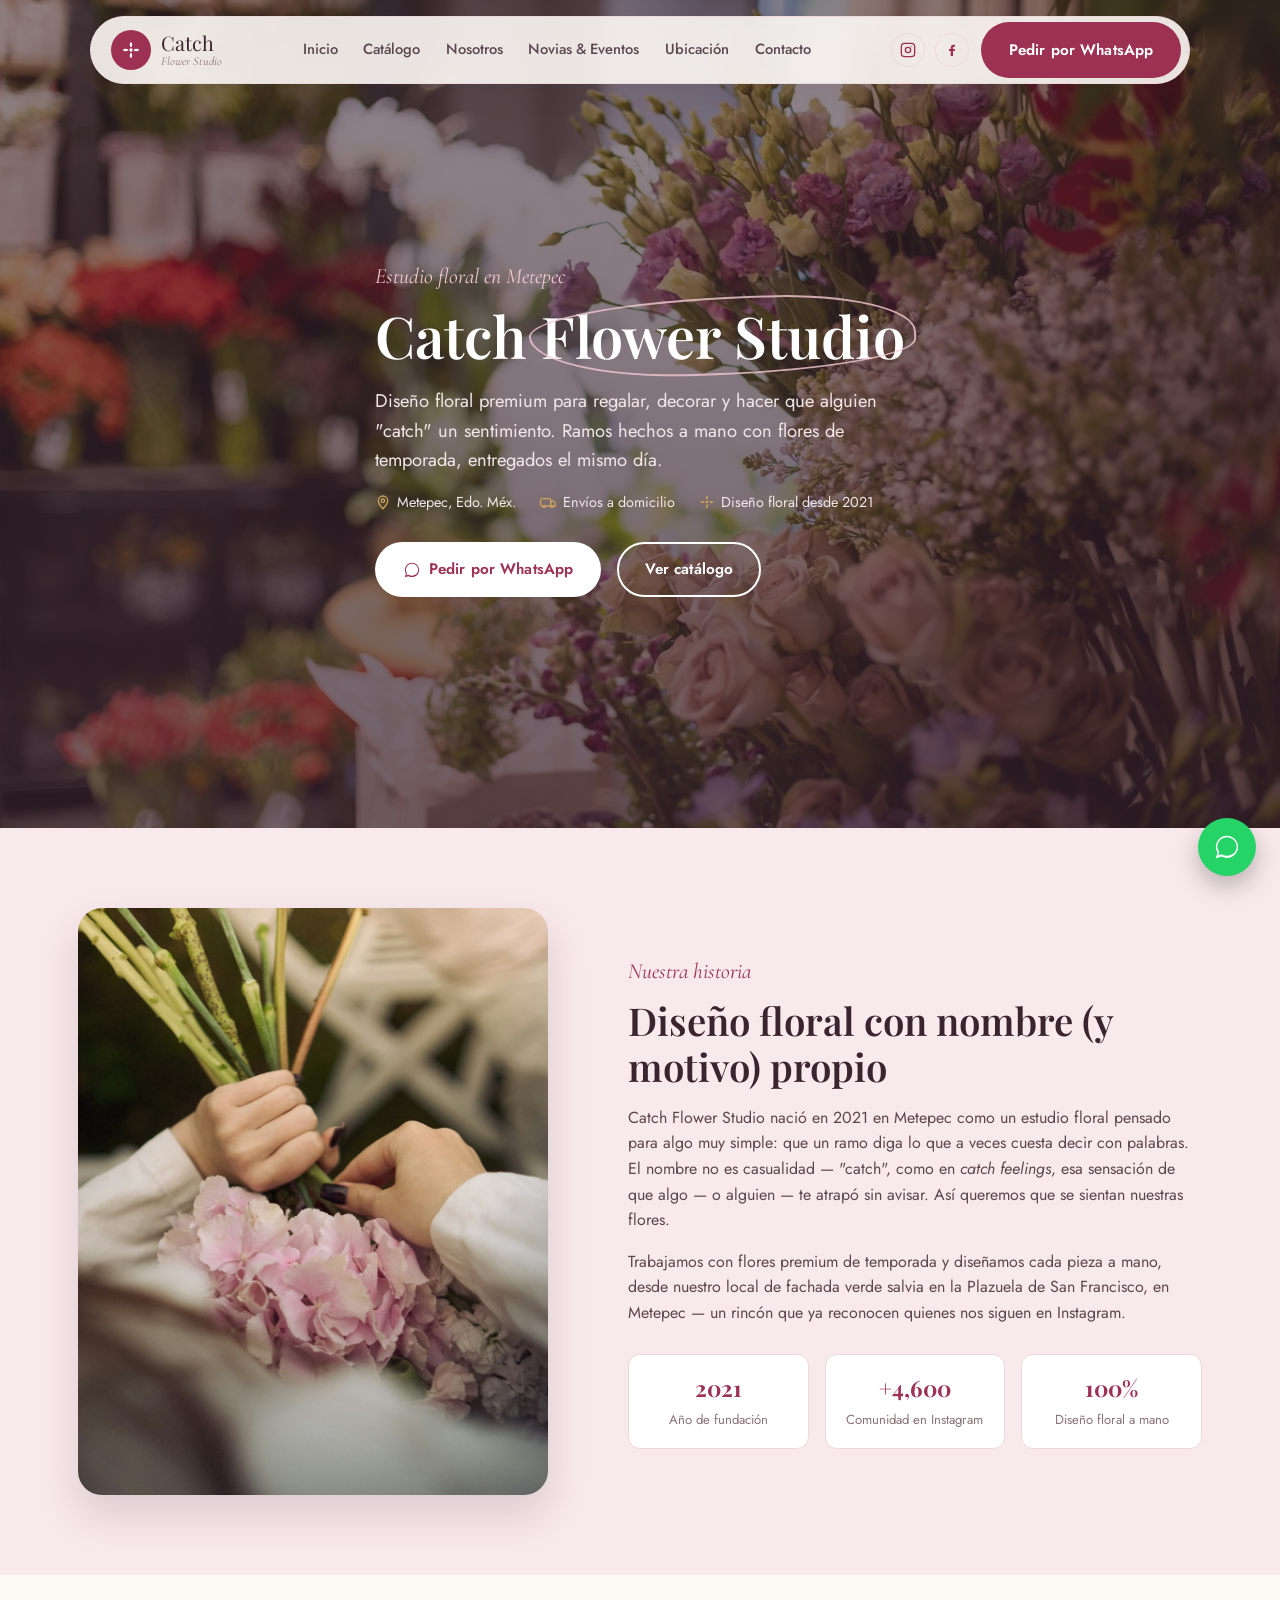
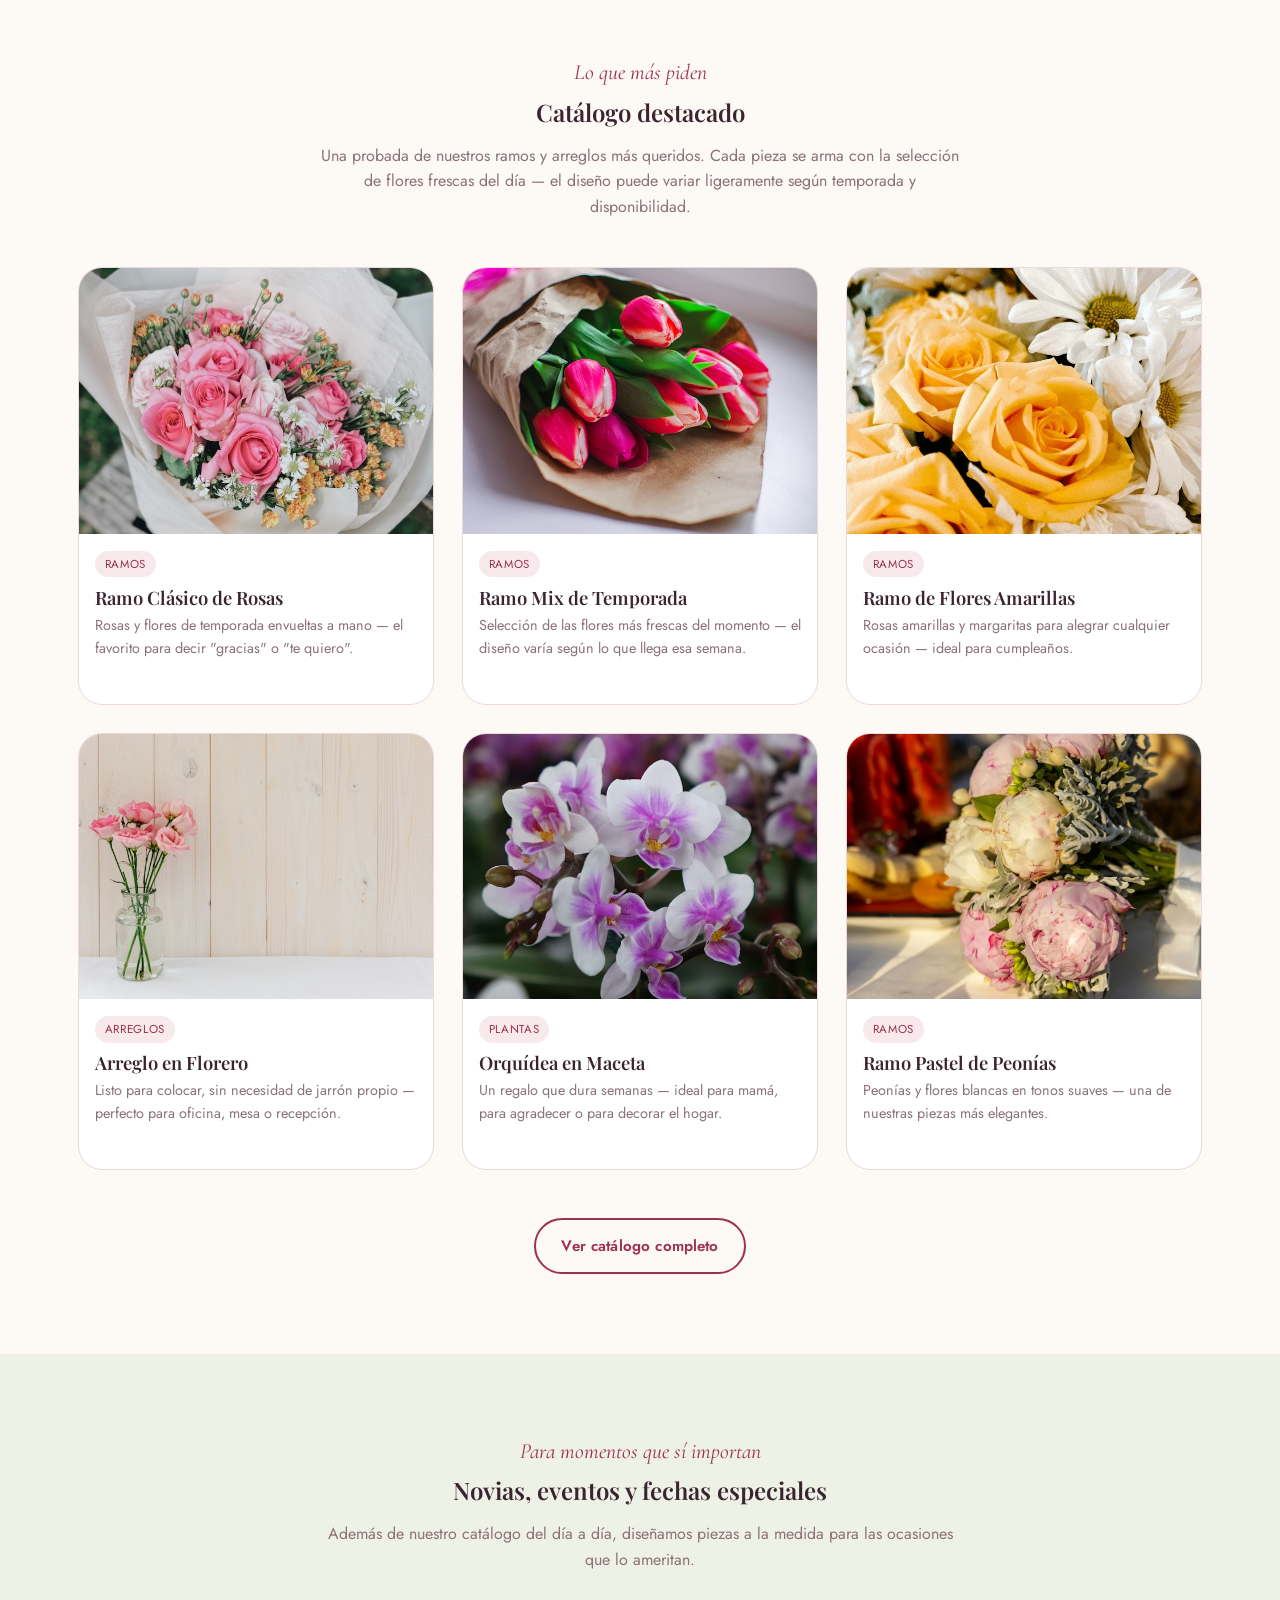
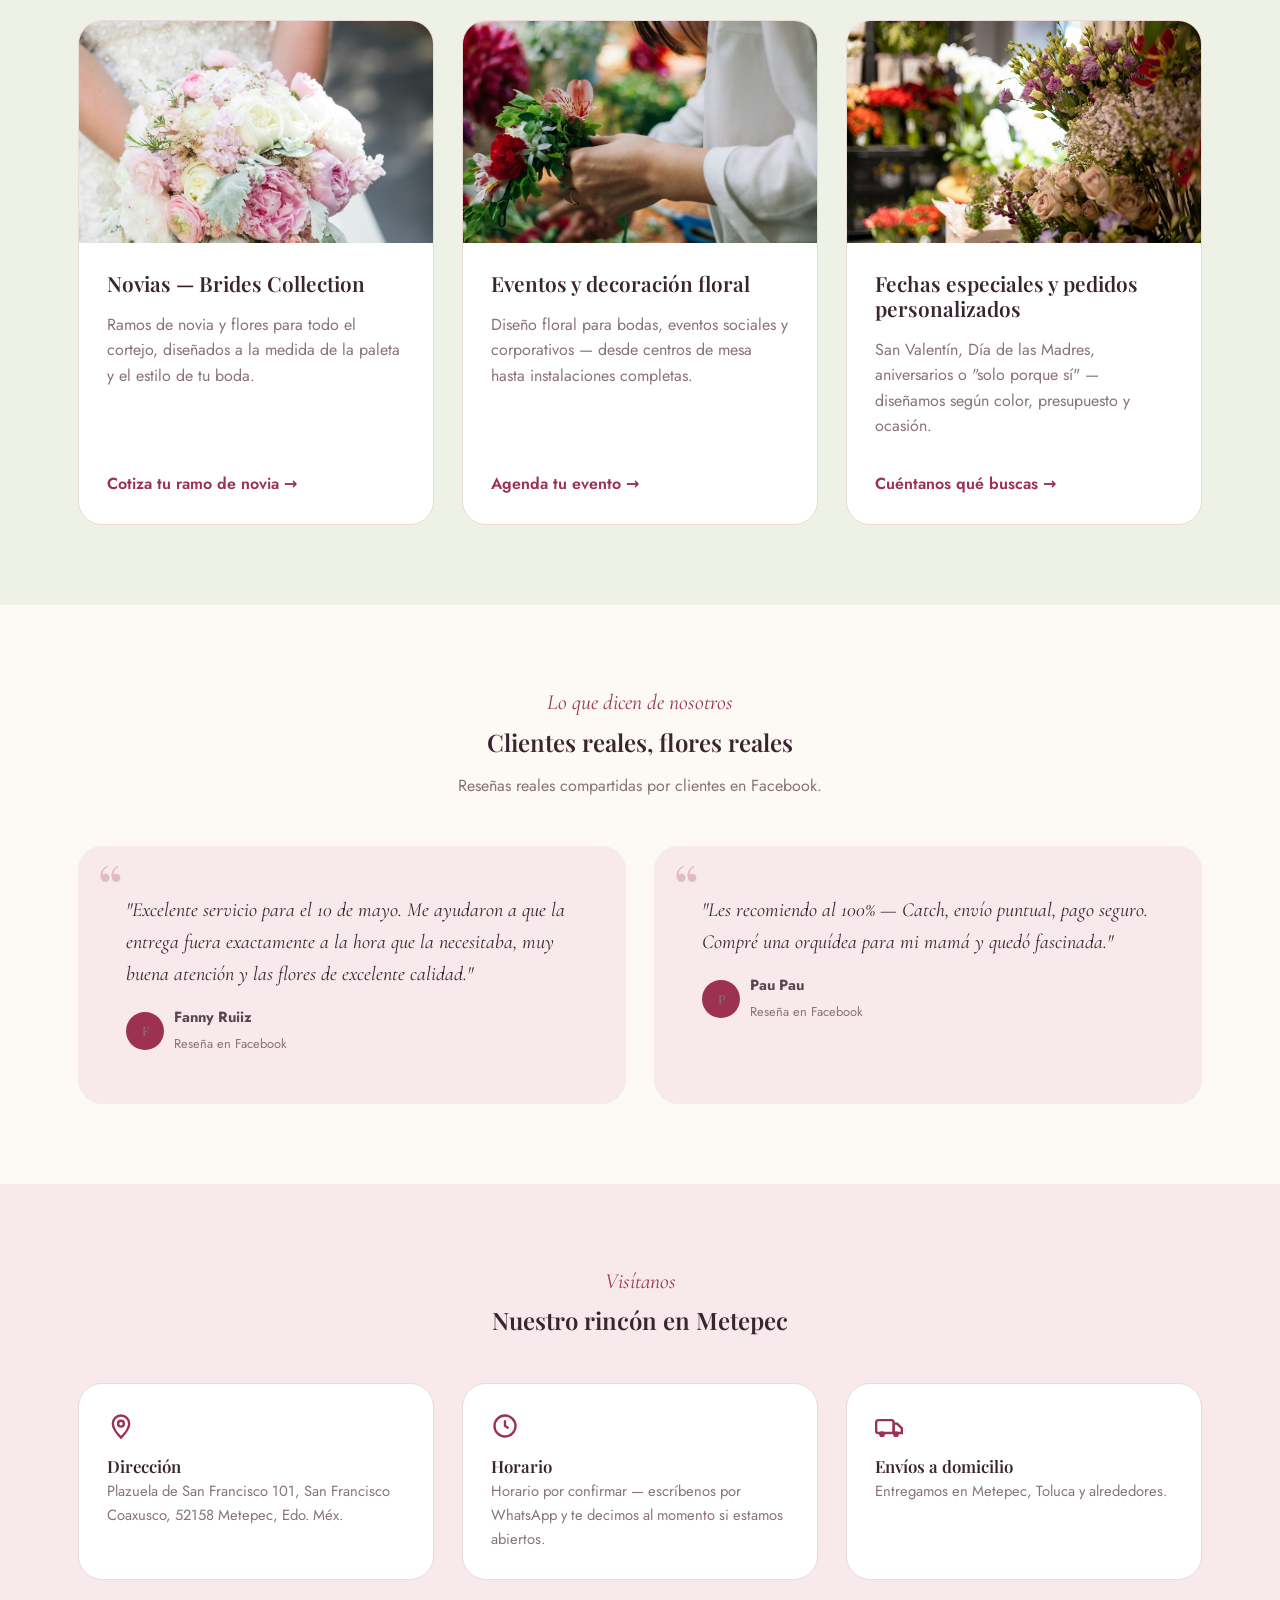
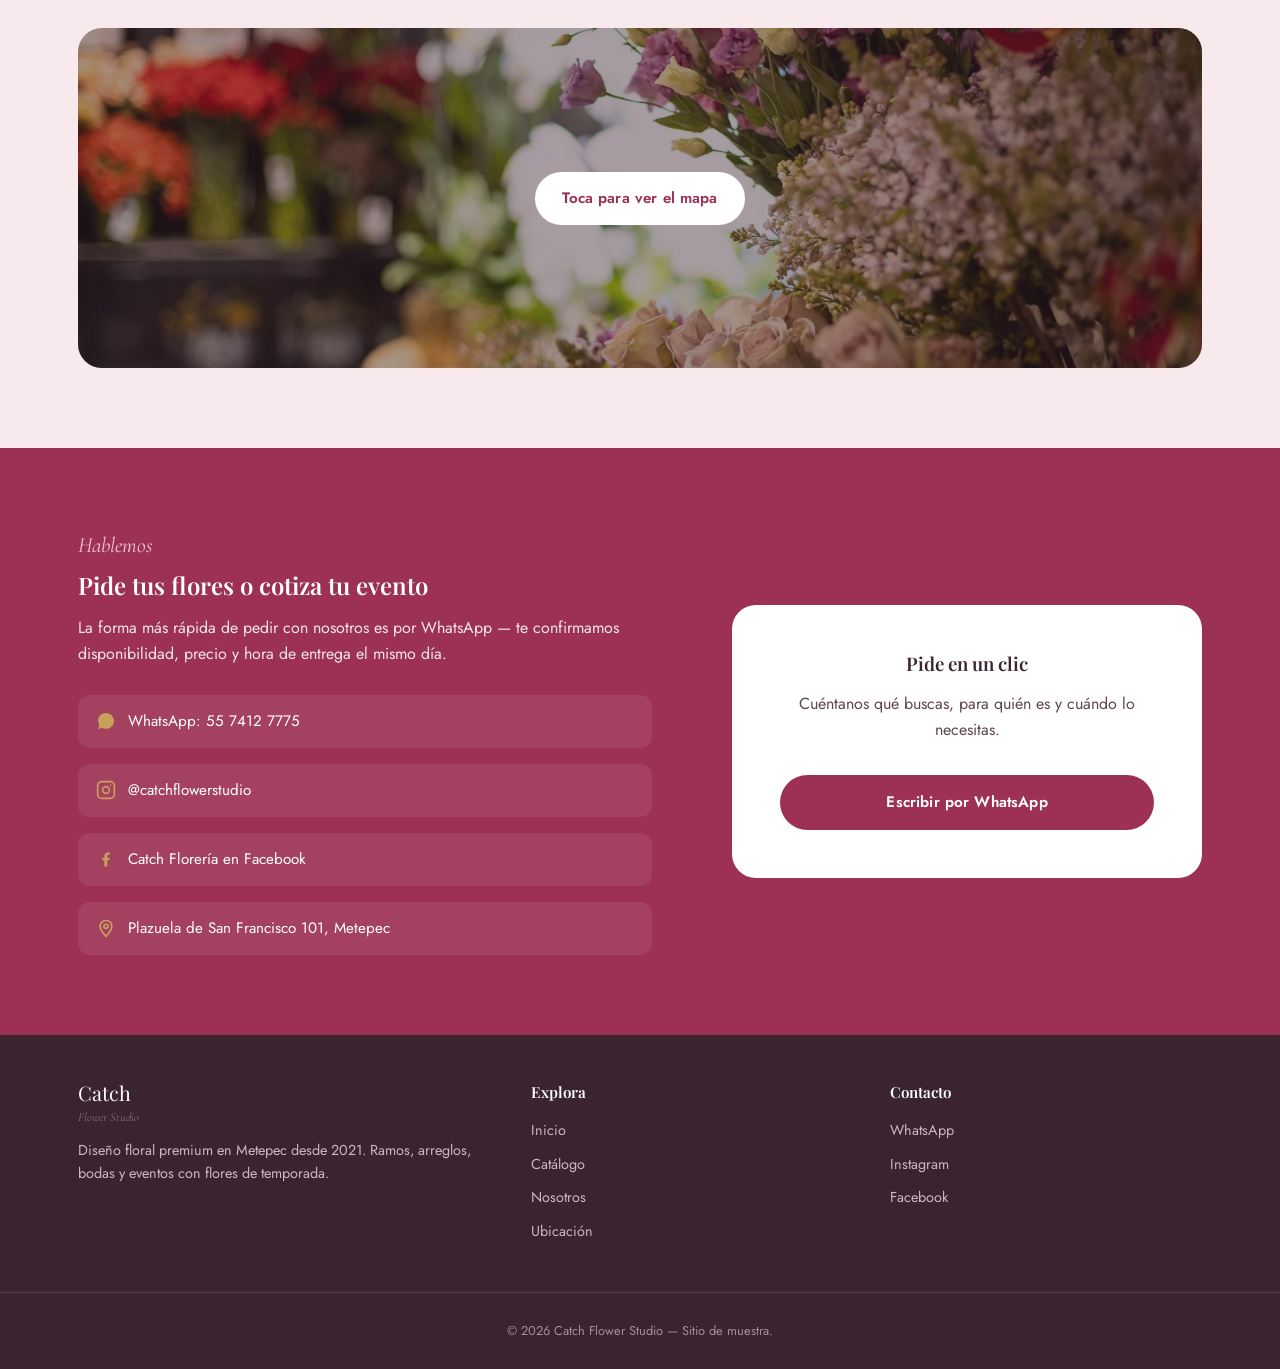
==== commit 5e1820fa: "Ajusta responsive móvil y agrega imagen de preview para WhatsApp/Instagram - Corrige el header en pa" ====
--- a/index.html
+++ b/index.html
@@ -18,14 +18,18 @@
 <meta property="og:title" content="Catch Flower Studio — Diseño floral premium en Metepec">
 <meta property="og:description" content="Ramos, arreglos, bodas y eventos con flores de temporada. Envíos a domicilio en Metepec, Toluca y alrededores.">
 <meta property="og:url" content="https://catchflowerstudio.a01771796.workers.dev/">
-<meta property="og:image" content="https://catchflowerstudio.a01771796.workers.dev/images/hero-shop.jpg">
+<meta property="og:image" content="https://catchflowerstudio.a01771796.workers.dev/images/og-image.jpg">
+<meta property="og:image:secure_url" content="https://catchflowerstudio.a01771796.workers.dev/images/og-image.jpg">
 <meta property="og:image:type" content="image/jpeg">
+<meta property="og:image:width" content="1200">
+<meta property="og:image:height" content="630">
+<meta property="og:image:alt" content="Flores frescas de temporada en Catch Flower Studio, Metepec">
 <meta property="og:locale" content="es_MX">
 
 <meta name="twitter:card" content="summary_large_image">
 <meta name="twitter:title" content="Catch Flower Studio — Diseño floral premium en Metepec">
 <meta name="twitter:description" content="Ramos, arreglos, bodas y eventos con flores de temporada en Metepec.">
-<meta name="twitter:image" content="https://catchflowerstudio.a01771796.workers.dev/images/hero-shop.jpg">
+<meta name="twitter:image" content="https://catchflowerstudio.a01771796.workers.dev/images/og-image.jpg">
 
 <link rel="icon" type="image/svg+xml" href="favicon.svg">
 <link rel="stylesheet" href="style.css">
--- a/style.css
+++ b/style.css
@@ -639,9 +639,21 @@
   }
 }
 
+@media (max-width: 480px) {
+  /* El botón de WhatsApp del header y el hamburguesa no caben junto al
+     nombre de la marca en pantallas angostas — se quita el botón de texto
+     aquí y se deja el botón flotante de WhatsApp como acceso rápido. */
+  .header-actions .btn-primary { display: none; }
+}
+
 @media (max-width: 390px) {
   .container { padding: 0 var(--space-sm); }
+  .brand-name { font-size: 1.1rem; }
   .hero-content h1 { font-size: 2.1rem; }
+  .hero-actions { flex-direction: column; align-items: stretch; }
+  .hero-actions .btn { justify-content: center; }
   .about-facts { grid-template-columns: 1fr; }
   .catalog-grid { grid-template-columns: 1fr; }
-}
+  .whatsapp-float { width: 50px; height: 50px; bottom: 1rem; right: 1rem; }
+  .whatsapp-float svg { width: 24px; height: 24px; }
+}
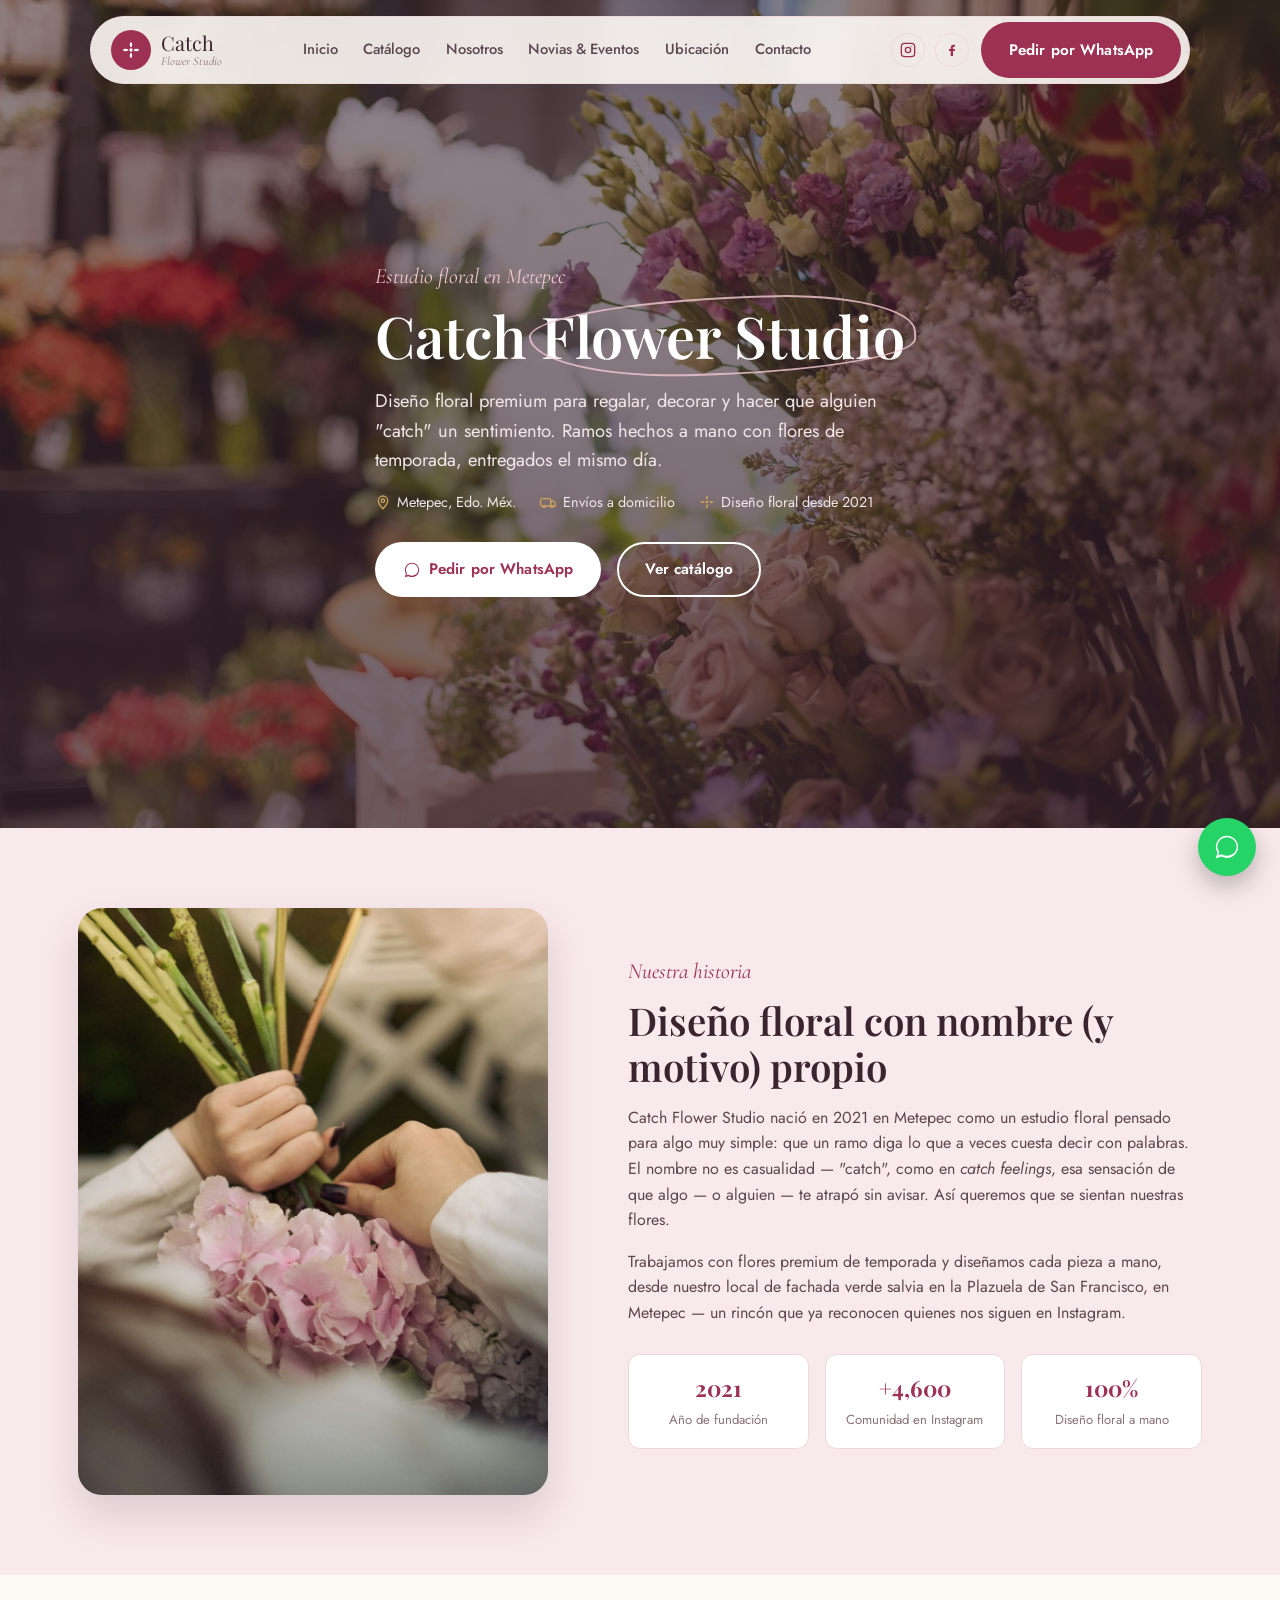
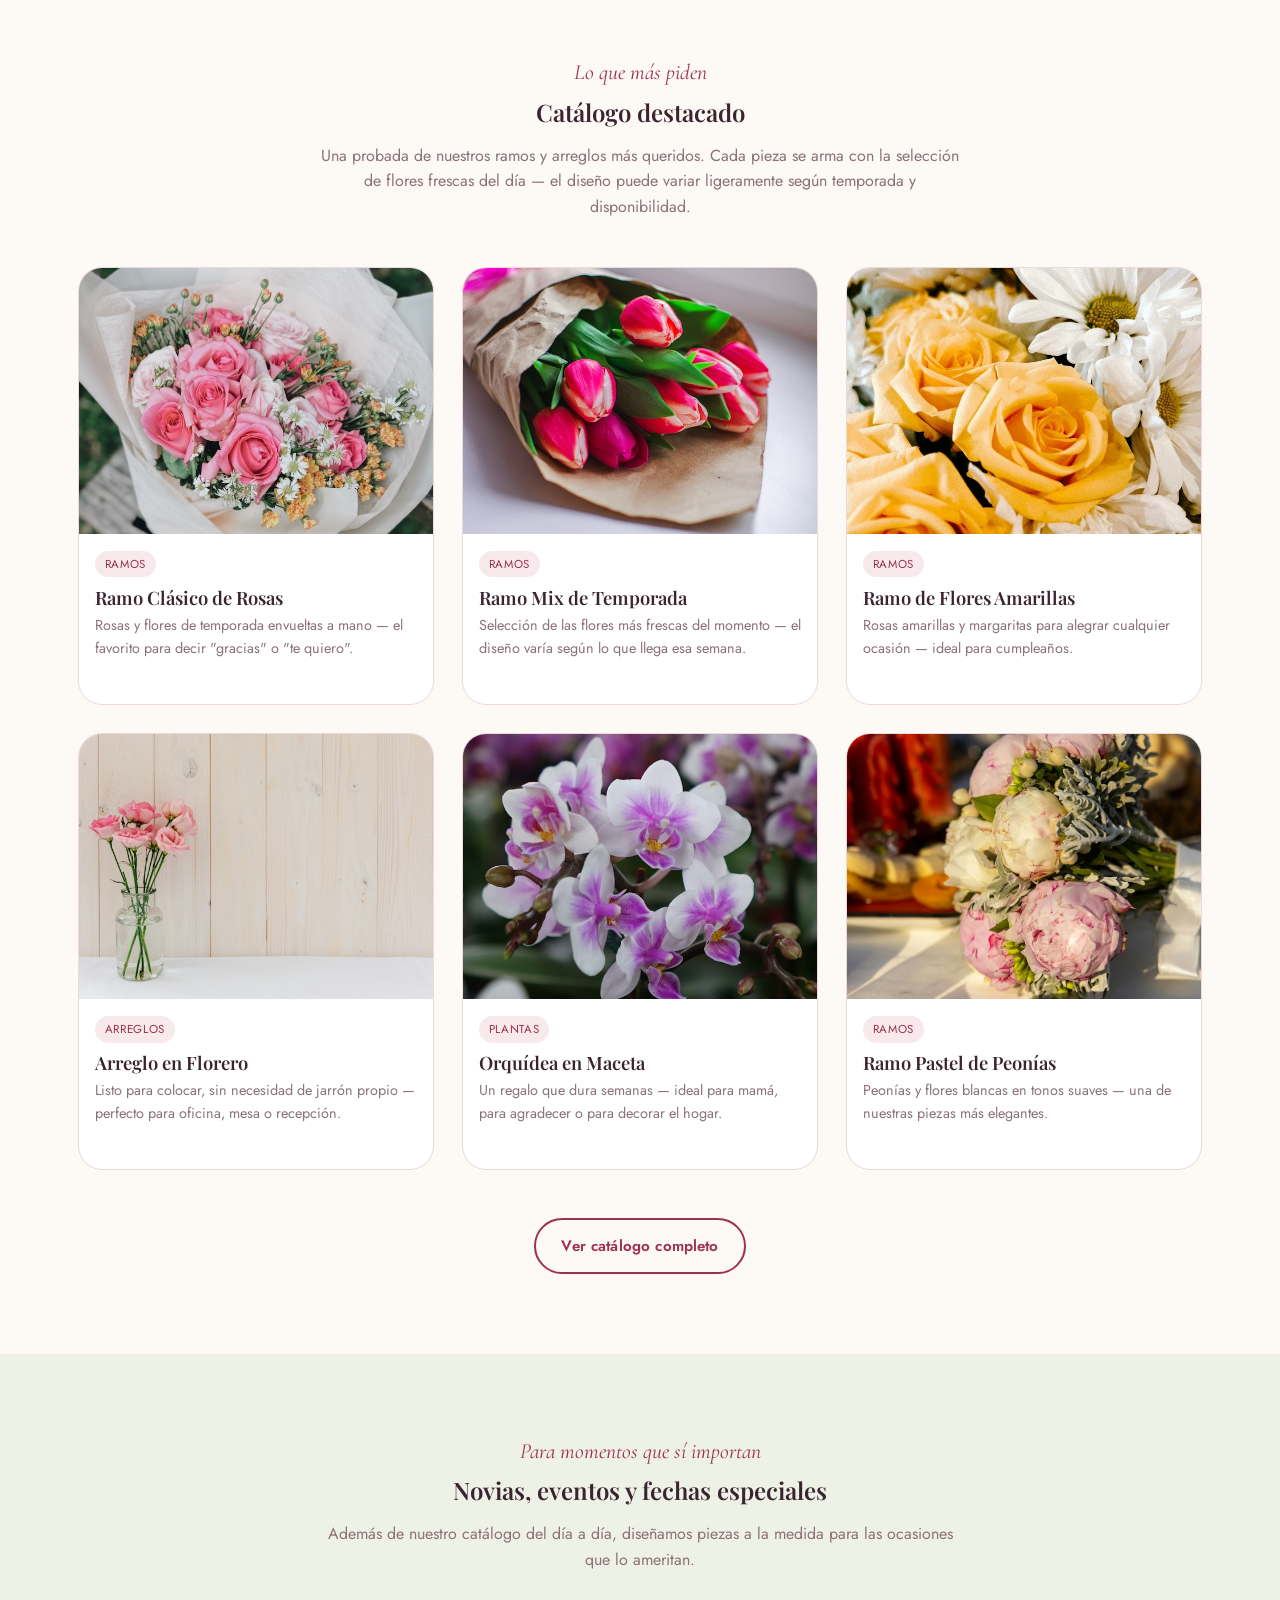
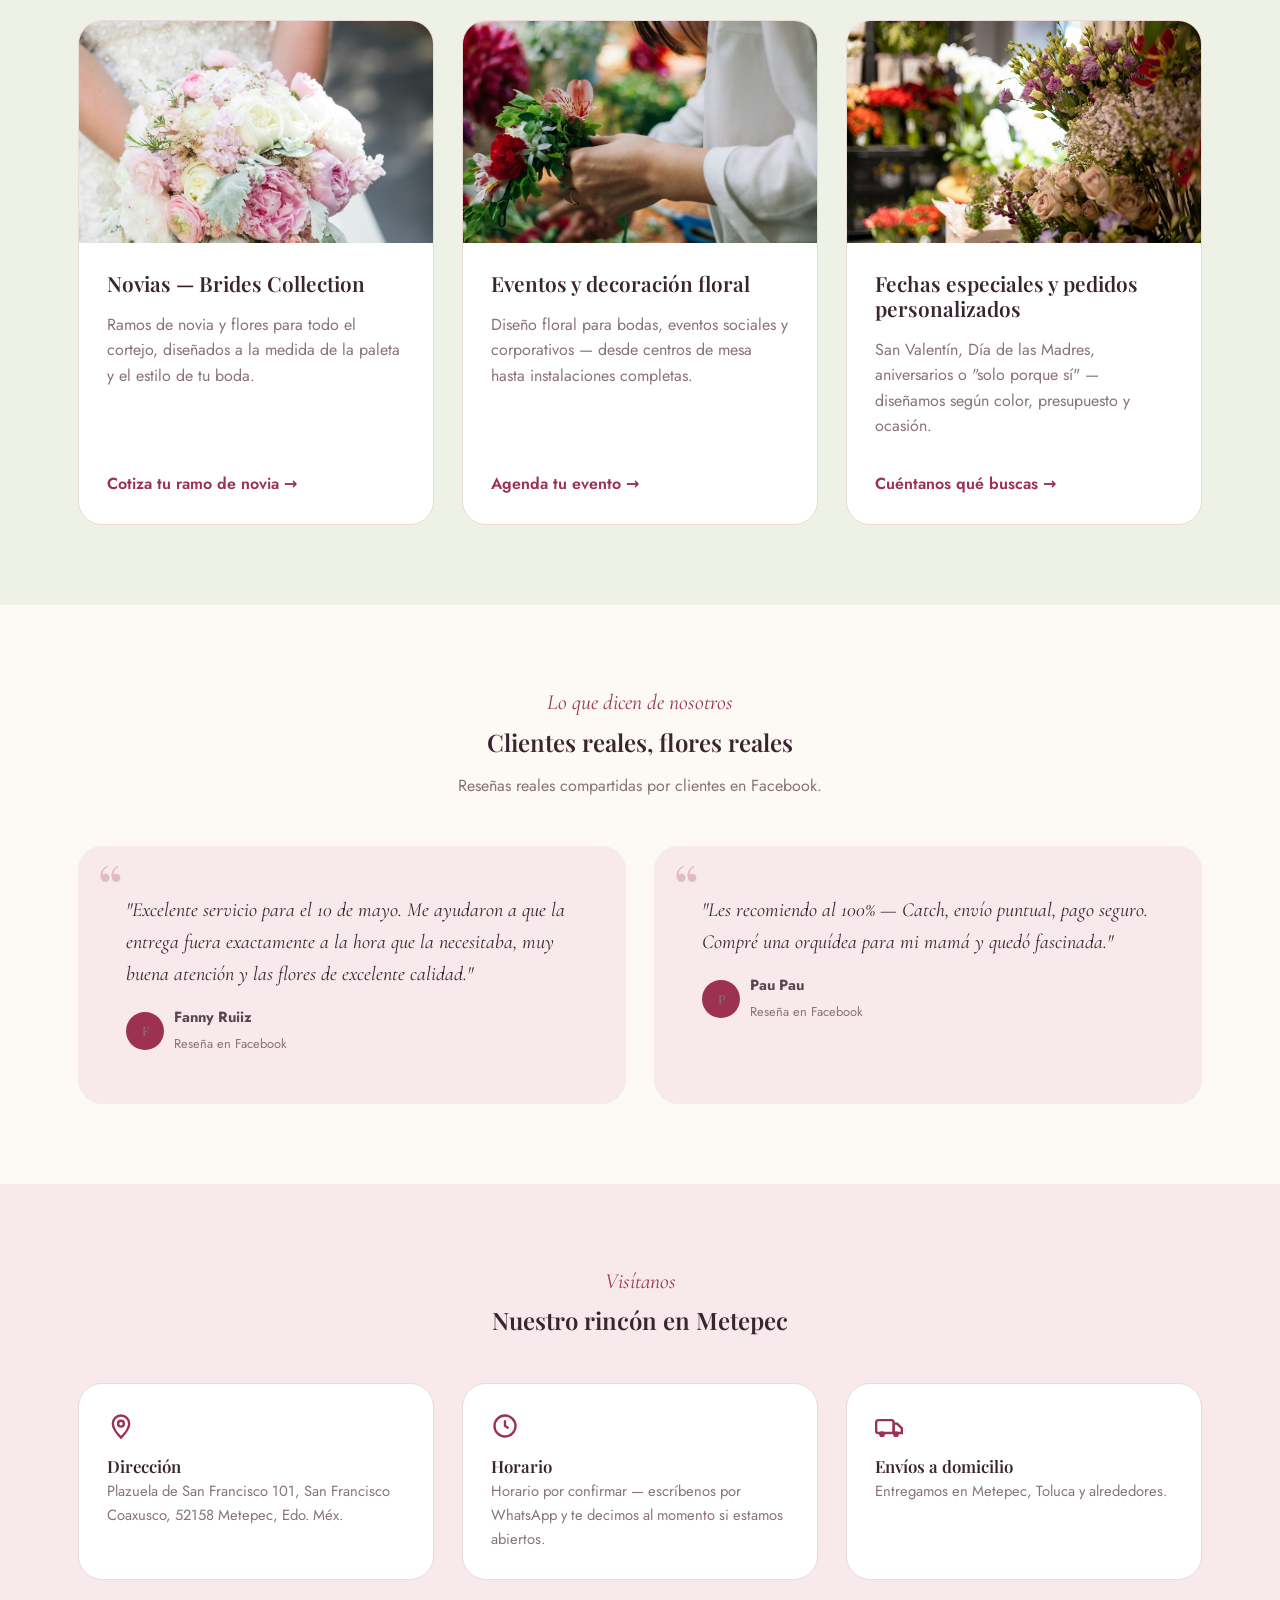
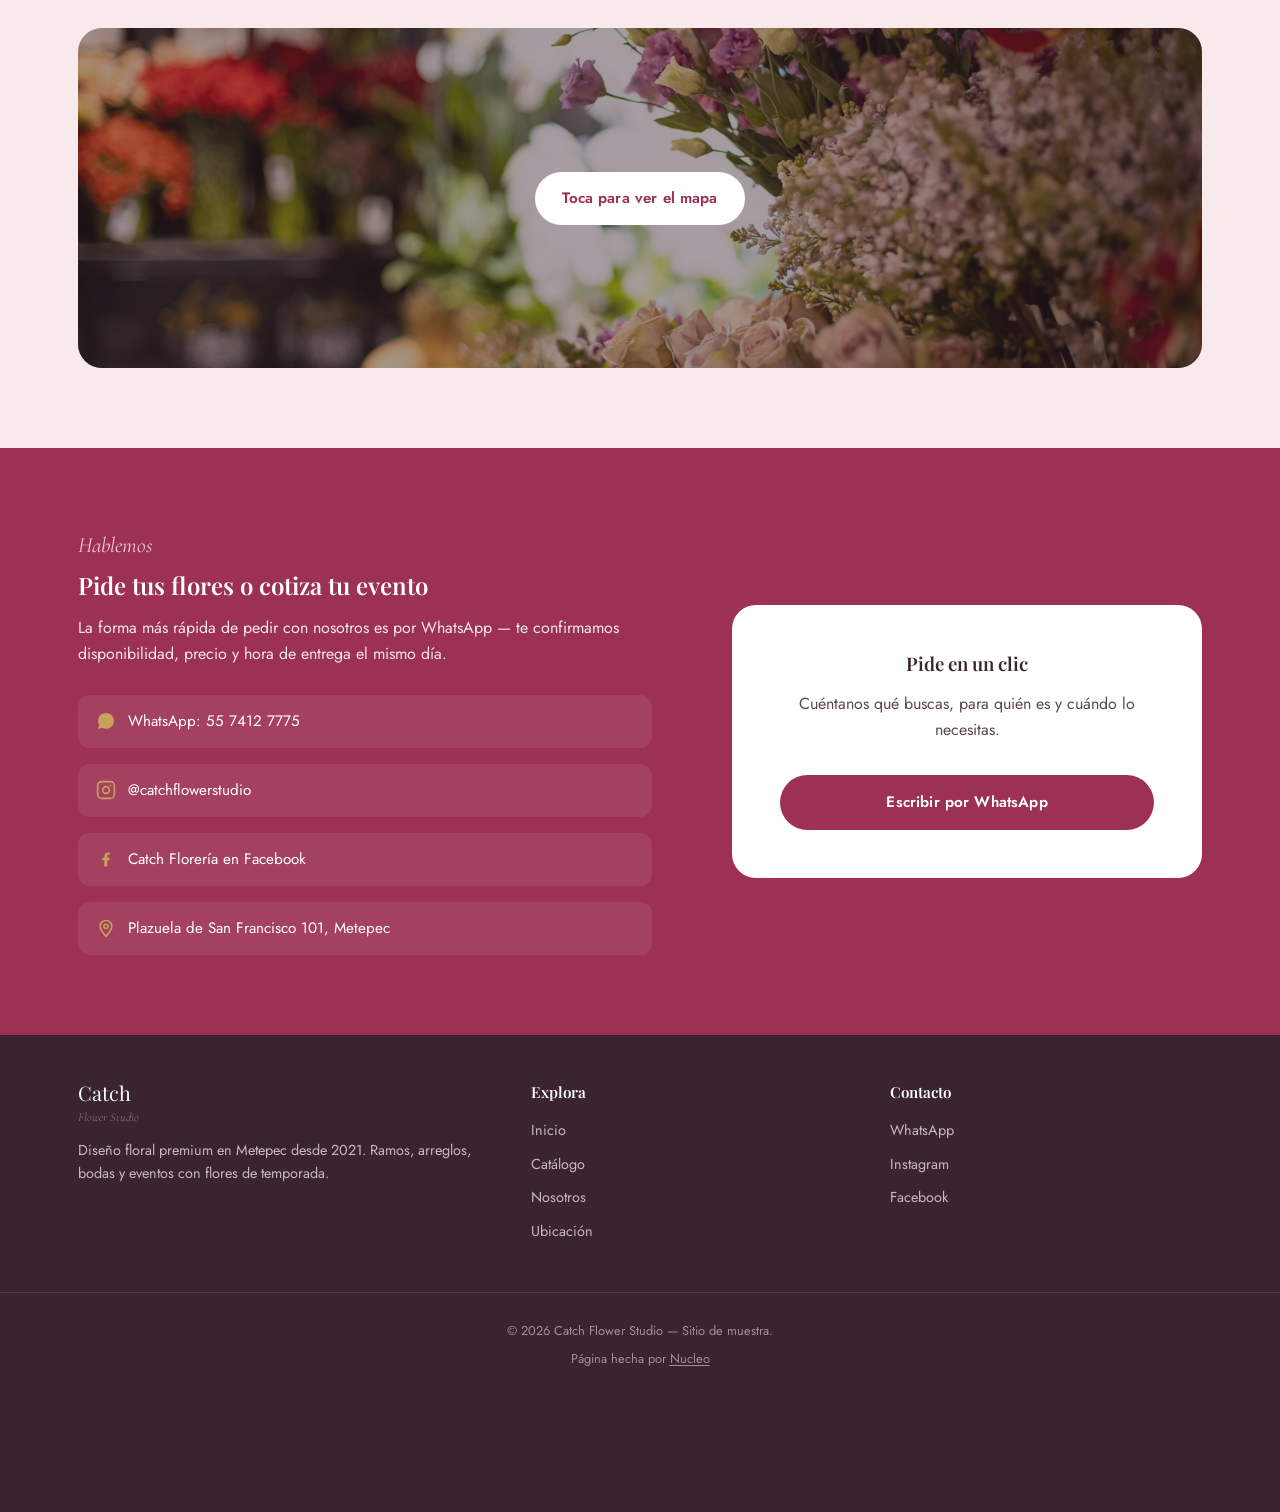
==== commit 04476597: "Agrega crédito 'Página hecha por Nucleo' en el pie Co-Authored-By: Claude Sonnet 5.5 <noreply@anthro" ====
--- a/index.html
+++ b/index.html
@@ -11,15 +11,15 @@
 
 <meta name="description" content="Catch Flower Studio — diseño floral premium en Metepec desde 2021. Ramos, arreglos, bodas y eventos con flores de temporada. Envíos a domicilio en Metepec, Toluca y alrededores. Pide por WhatsApp.">
 
-<link rel="canonical" href="https://catchflowerstudio.a01771796.workers.dev/">
+<link rel="canonical" href="https://a01771796-alt.github.io/catch-flower/">
 
 <meta property="og:type" content="website">
 <meta property="og:site_name" content="Catch Flower Studio">
 <meta property="og:title" content="Catch Flower Studio — Diseño floral premium en Metepec">
 <meta property="og:description" content="Ramos, arreglos, bodas y eventos con flores de temporada. Envíos a domicilio en Metepec, Toluca y alrededores.">
-<meta property="og:url" content="https://catchflowerstudio.a01771796.workers.dev/">
-<meta property="og:image" content="https://catchflowerstudio.a01771796.workers.dev/images/og-image.jpg">
-<meta property="og:image:secure_url" content="https://catchflowerstudio.a01771796.workers.dev/images/og-image.jpg">
+<meta property="og:url" content="https://a01771796-alt.github.io/catch-flower/">
+<meta property="og:image" content="https://a01771796-alt.github.io/catch-flower/images/og-image.jpg">
+<meta property="og:image:secure_url" content="https://a01771796-alt.github.io/catch-flower/images/og-image.jpg">
 <meta property="og:image:type" content="image/jpeg">
 <meta property="og:image:width" content="1200">
 <meta property="og:image:height" content="630">
@@ -29,7 +29,7 @@
 <meta name="twitter:card" content="summary_large_image">
 <meta name="twitter:title" content="Catch Flower Studio — Diseño floral premium en Metepec">
 <meta name="twitter:description" content="Ramos, arreglos, bodas y eventos con flores de temporada en Metepec.">
-<meta name="twitter:image" content="https://catchflowerstudio.a01771796.workers.dev/images/og-image.jpg">
+<meta name="twitter:image" content="https://a01771796-alt.github.io/catch-flower/images/og-image.jpg">
 
 <link rel="icon" type="image/svg+xml" href="favicon.svg">
 <link rel="stylesheet" href="style.css">
@@ -40,8 +40,8 @@
   "@type": "Florist",
   "name": "Catch Flower Studio",
   "alternateName": "Catch Florería",
-  "image": "https://catchflowerstudio.a01771796.workers.dev/images/hero-shop.jpg",
-  "url": "https://catchflowerstudio.a01771796.workers.dev/",
+  "image": "https://a01771796-alt.github.io/catch-flower/images/hero-shop.jpg",
+  "url": "https://a01771796-alt.github.io/catch-flower/",
   "priceRange": "$$",
   "address": {
     "@type": "PostalAddress",
@@ -410,6 +410,7 @@
   <div class="footer-bottom">
     <!-- PENDIENTE: confirmar dominio final antes de publicar -->
     © 2026 Catch Flower Studio — Sitio de muestra.
+    <p class="footer-credito">Página hecha por <a href="https://nucleoia.com.mx" target="_blank" rel="noopener">Nucleo</a></p>
   </div>
 </footer>
 
--- a/style.css
+++ b/style.css
@@ -657,3 +657,9 @@
   .whatsapp-float { width: 50px; height: 50px; bottom: 1rem; right: 1rem; }
   .whatsapp-float svg { width: 24px; height: 24px; }
 }
+
+/* Crédito de Nucleo: obligatorio en todo sitio (demo o vendido); solo se quita si Luis lo indica para ese cliente. */
+.footer-credito { font-size: 0.8rem; margin-top: 0.5rem; }
+.footer-credito a { color: inherit; text-decoration: underline; text-underline-offset: 2px; }
+.footer-credito a:hover { opacity: 0.8; }
+.footer-bottom { padding-bottom: calc(58px + 1.5rem + 1rem); } /* libra el botón flotante de WhatsApp */
